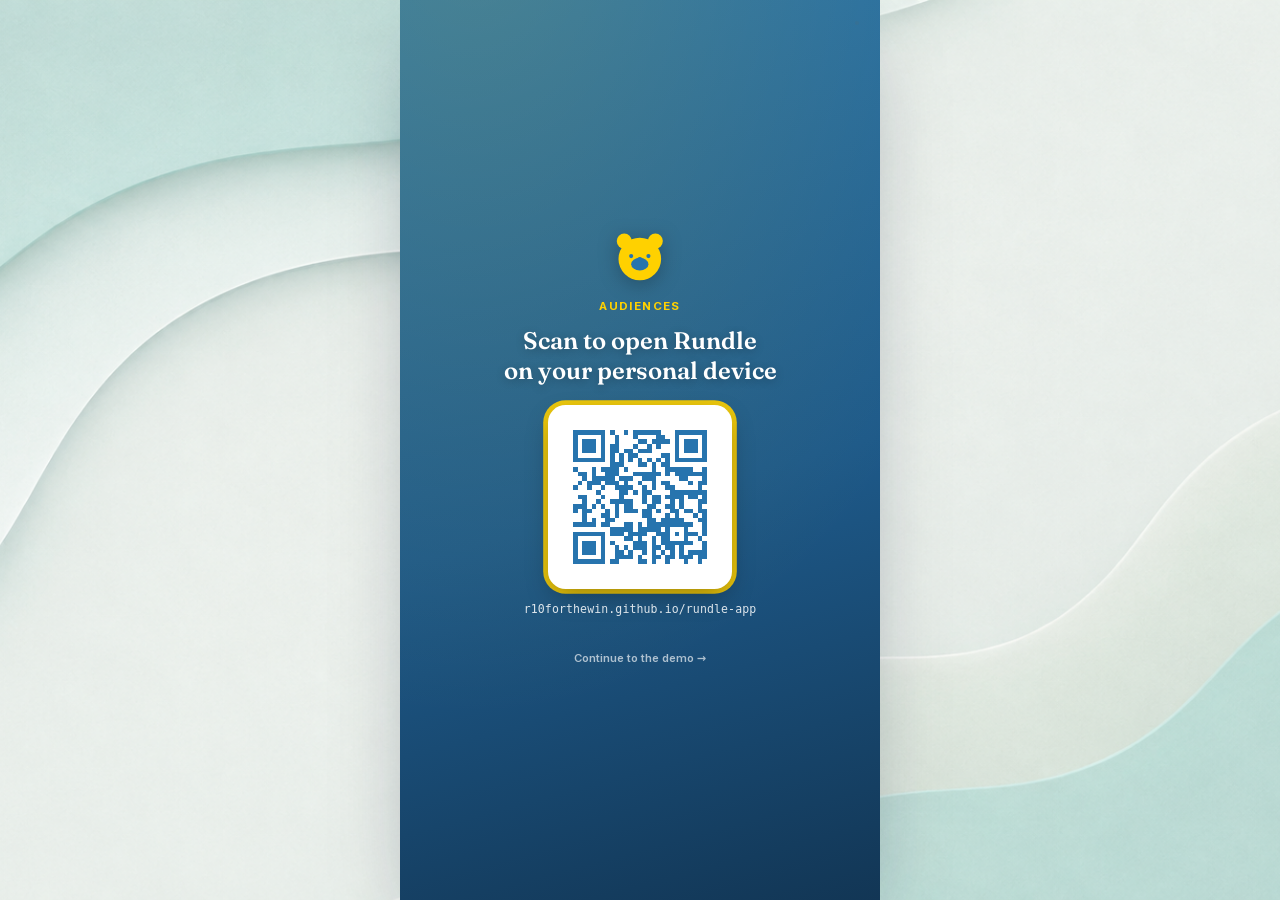
==== index.html @ f24b10fd "Stop auto-scrolling down after the badge fanfare finishes Still resets the screen to the top so the " ====
<!doctype html>
<html lang="en">
<head>
<meta charset="utf-8" />
<meta name="viewport" content="width=device-width, initial-scale=1, viewport-fit=cover" />
<meta http-equiv="Cache-Control" content="no-cache, no-store, must-revalidate" />
<meta http-equiv="Pragma" content="no-cache" />
<meta http-equiv="Expires" content="0" />
<title>Rundle</title>
<link rel="icon" href="assets/img/favicon-32.png?v=2" sizes="32x32" />
<link rel="icon" href="assets/img/favicon-16.png?v=2" sizes="16x16" />
<link rel="apple-touch-icon" href="assets/img/apple-touch-icon.png?v=2" />
<link rel="preconnect" href="https://fonts.googleapis.com" />
<link rel="preconnect" href="https://fonts.gstatic.com" crossorigin />
<link rel="stylesheet" href="https://fonts.googleapis.com/css2?family=Fraunces:ital,opsz,wght@0,9..144,500;0,9..144,600;0,9..144,700;0,9..144,800;1,9..144,600&display=swap" />
<link rel="stylesheet" href="css/app.css?v=114" />
<link rel="preload" as="image" href="assets/img/bg-cover.png?v=2" />
</head>
<body>
<svg width="0" height="0" style="position:absolute">
  <defs>
    <symbol id="i-bell" viewBox="0 0 24 24" fill="none" stroke="currentColor" stroke-width="2" stroke-linecap="round" stroke-linejoin="round"><path d="M18 8a6 6 0 0 0-12 0c0 7-3 9-3 9h18s-3-2-3-9"/><path d="M13.73 21a2 2 0 0 1-3.46 0"/></symbol>
    <symbol id="i-home" viewBox="0 0 24 24" fill="none" stroke="currentColor" stroke-width="2" stroke-linecap="round" stroke-linejoin="round"><path d="M3 9.5 12 3l9 6.5V20a1 1 0 0 1-1 1h-5v-7H9v7H4a1 1 0 0 1-1-1Z"/></symbol>
    <symbol id="i-target" viewBox="0 0 24 24" fill="none" stroke="currentColor" stroke-width="2"><circle cx="12" cy="12" r="9"/><circle cx="12" cy="12" r="5"/><circle cx="12" cy="12" r="1"/></symbol>
    <symbol id="i-match" viewBox="0 0 24 24" fill="none" stroke="currentColor" stroke-width="2" stroke-linecap="round" stroke-linejoin="round"><circle cx="9" cy="12" r="6"/><circle cx="15" cy="12" r="6"/></symbol>
    <symbol id="i-cap" viewBox="0 0 24 24" fill="none" stroke="currentColor" stroke-width="2" stroke-linecap="round" stroke-linejoin="round"><path d="M2 9 12 4l10 5-10 5-10-5Z"/><path d="M6 11.5V17c0 1.1 2.7 3 6 3s6-1.9 6-3v-5.5"/></symbol>
    <symbol id="i-user" viewBox="0 0 24 24" fill="none" stroke="currentColor" stroke-width="2" stroke-linecap="round" stroke-linejoin="round"><circle cx="12" cy="8" r="4"/><path d="M4 21c1.5-4 5-6 8-6s6.5 2 8 6"/></symbol>
    <symbol id="i-bolt" viewBox="0 0 24 24" fill="currentColor"><path d="M13 2 3 14h7l-1 8 11-14h-7l0-6Z"/></symbol>
    <symbol id="i-shield" viewBox="0 0 24 24" fill="none" stroke="currentColor" stroke-width="2" stroke-linecap="round" stroke-linejoin="round"><path d="M12 3 5 6v6c0 4.5 3 7.5 7 9 4-1.5 7-4.5 7-9V6l-7-3Z"/><path d="M9 12l2 2 4-4"/></symbol>
    <symbol id="i-info" viewBox="0 0 24 24" fill="none" stroke="currentColor" stroke-width="2" stroke-linecap="round" stroke-linejoin="round"><circle cx="12" cy="12" r="9"/><path d="M12 11v5.3"/><circle cx="12" cy="8" r="0.6" fill="currentColor" stroke="none"/></symbol>
    <symbol id="i-doc" viewBox="0 0 24 24" fill="none" stroke="currentColor" stroke-width="2" stroke-linecap="round" stroke-linejoin="round"><path d="M7 3h7l5 5v13H7Z"/><path d="M14 3v5h5"/></symbol>
    <symbol id="i-diagnosis" viewBox="0 0 24 24" fill="none" stroke="currentColor" stroke-width="3" stroke-linecap="round"><circle cx="10" cy="10" r="6"/><path d="M14.5 14.5 20 20"/></symbol>
    <symbol id="i-medical" viewBox="0 0 24 24" fill="currentColor"><rect x="9.5" y="3" width="5" height="18" rx="2"/><rect x="3" y="9.5" width="18" height="5" rx="2"/></symbol>
    <symbol id="i-check" viewBox="0 0 24 24" fill="none" stroke="currentColor" stroke-width="3" stroke-linecap="round" stroke-linejoin="round"><path d="M20 6 9 17l-5-5"/></symbol>
    <symbol id="i-chev" viewBox="0 0 24 24" fill="none" stroke="currentColor" stroke-width="2.5" stroke-linecap="round" stroke-linejoin="round"><path d="M9 6l6 6-6 6"/></symbol>
    <symbol id="i-arrow" viewBox="0 0 24 24" fill="none" stroke="currentColor" stroke-width="2.5" stroke-linecap="round" stroke-linejoin="round"><path d="M5 12h14M13 6l6 6-6 6"/></symbol>
    <symbol id="i-external" viewBox="0 0 24 24" fill="none" stroke="currentColor" stroke-width="2" stroke-linecap="round" stroke-linejoin="round"><path d="M18 13v6a2 2 0 0 1-2 2H5a2 2 0 0 1-2-2V8a2 2 0 0 1 2-2h6"/><path d="M15 3h6v6"/><path d="M10 14 21 3"/></symbol>
    <symbol id="i-signal" viewBox="0 0 20 12" fill="currentColor"><rect x="0" y="7" width="3" height="5" rx="0.5"/><rect x="5" y="5" width="3" height="7" rx="0.5"/><rect x="10" y="3" width="3" height="9" rx="0.5"/><rect x="15" y="0" width="3" height="12" rx="0.5"/></symbol>
    <symbol id="i-wifi" viewBox="0 0 24 16" fill="none" stroke="currentColor" stroke-width="2" stroke-linecap="round"><path d="M2 6c5.5-5 14.5-5 20 0"/><path d="M5.5 10c3.5-3 9.5-3 13 0"/><path d="M9 14c1.8-1.5 4.2-1.5 6 0"/></symbol>
    <symbol id="i-battery" viewBox="0 0 26 13" fill="none" stroke="currentColor" stroke-width="1.3"><rect x="0.5" y="0.5" width="21" height="12" rx="2.5"/><rect x="2" y="2" width="18" height="9" rx="1.3" fill="currentColor" stroke="none"/><path d="M23.5 4.5v4" stroke-linecap="round"/></symbol>
  </defs>
</svg>


<div id="app">
<section class="screen" id="screen-qr" data-screen="qr">
    <div class="qr-screen">
      <svg class="qr-bruin-icon" viewBox="0 0 100 100" aria-hidden="true">
        <circle cx="23" cy="21" r="13" fill="#FFD100"/>
        <circle cx="77" cy="21" r="13" fill="#FFD100"/>
        <circle cx="50" cy="52" r="37" fill="#FFD100"/>
        <ellipse cx="50" cy="61" rx="15" ry="11" fill="#2774AE"/>
        <circle cx="50" cy="53" r="4.5" fill="#2774AE"/>
        <circle cx="35" cy="47" r="3.6" fill="#2774AE"/>
        <circle cx="65" cy="47" r="3.6" fill="#2774AE"/>
      </svg>
      <div class="qr-eyebrow">Audiences</div>
      <div class="qr-head">Scan to open Rundle<br />on your personal device</div>
      <div class="qr-card"><img class="qr-code-img" src="assets/img/qr-rundle.svg" alt="QR code linking to the Rundle prototype" /></div>
      <div class="qr-url">r10forthewin.github.io/rundle-app</div>
      <div class="qr-skip" id="qr-skip-cta">Continue to the demo &rarr;</div>
    </div>
</section>

<section class="screen" id="screen-cover" data-screen="cover">
    <div class="cover-screen">
      <div class="cover-brand-row">
        <img class="cover-mark" src="assets/img/rundle-mark.png" alt="" style="width:2.6rem;height:auto;" />
        <div class="cover-word">Rundle</div>
      </div>
      <div class="cover-head">Future of work,<br><span style="color:#F0C878">powered by proven human capability.</span></div>
      <img class="cover-rudy" src="assets/img/rudy-cover.gif?v=5" alt="Rudy, the Rundle mascot, carrying a ladder" onload="this.classList.add('loaded')" />
      <div class="cover-cta" id="cover-cta">Let's Begin!</div>
    </div>
    <div class="cover-foot">Prototype &middot; MGMT 241, Team 8</div>
</section>

<section class="screen" id="screen-picker" data-screen="picker">
    <div class="section-pad" style="padding-top:0.8rem;padding-bottom:0.5rem;">
      <div class="back-btn" style="display:flex;align-items:center;gap:0.3rem;cursor:pointer;margin-bottom:0.4rem;"><svg style="width:1rem;height:1rem;transform:rotate(180deg);color:var(--ink-soft)"><use href="#i-chev"/></svg></div>
      <div class="h-lead" style="font-size:1.1rem;">Choose a demo profile</div>
      <p class="sub-lead">Five worker profiles, ready to explore.</p>
    </div>
    <div class="demo-banner">
      <svg><use href="#i-info"/></svg>
      <div><div class="t">In-class demo</div><div class="d">Synthetic — no real people or employers. Rundle also covers workers with no history, via a simulation practicum.</div></div>
    </div>
    <div class="scroll section-pad" style="padding-top:0.1rem;" id="persona-list">
      <!-- populated by script at end of page -->
    </div>
    <div class="section-pad" style="padding-top:0;">
      <div class="cta pending" id="picker-continue-btn">Continue</div>
    </div>
</section>

<section class="screen" id="screen-connect" data-screen="connect">
    <img src="assets/img/rundle-mark.png" alt="Rundle" style="position:absolute;top:0.9rem;right:1.1rem;width:1.7rem;height:auto;z-index:1;" />
    <div class="section-pad" style="padding-top:0.8rem;">
      <div class="back-btn" style="display:flex;align-items:center;gap:0.3rem;cursor:pointer;margin-bottom:0.4rem;"><svg style="width:1rem;height:1rem;transform:rotate(180deg);color:var(--ink-soft)"><use href="#i-chev"/></svg></div>
      <div class="avatar" id="connect-avatar" style="width:3rem;height:3rem;margin-bottom:0.5rem;"></div>
      <div class="h-lead" style="font-size:1.1rem;">Connect your sources</div>
      <p class="sub-lead" id="connect-sublead">Public sources Rundle uses to benchmark your skills against the role.</p>
    </div>
    <div class="scroll section-pad" style="padding-top:0.3rem;">
      <div class="check-row" data-source="onet"><div class="check-box"><svg><use href="#i-check"/></svg></div><div class="check-logo"><img src="assets/img/logo-onet.png" alt="" /></div><div class="check-body"><div class="check-title">O&middot;NET</div><div class="check-sub">Occupation &amp; skill benchmarks</div></div></div>
      <div class="check-row" data-source="bls"><div class="check-box"><svg><use href="#i-check"/></svg></div><div class="check-logo"><img src="assets/img/logo-bls.jpg" alt="" /></div><div class="check-body"><div class="check-title">Bureau of Labor Statistics</div><div class="check-sub">Wage &amp; employment data</div></div></div>
      <div class="check-row" data-source="aapc"><div class="check-box"><svg><use href="#i-check"/></svg></div><div class="check-logo wide"><img src="assets/img/logo-aapc.svg" alt="" /></div><div class="check-body"><div class="check-title">AAPC</div><div class="check-sub">Certification &amp; training lookup</div></div></div>
      <div class="check-row" data-source="ahima"><div class="check-box"><svg><use href="#i-check"/></svg></div><div class="check-logo wide"><img src="assets/img/logo-ahima.png" alt="" /></div><div class="check-body"><div class="check-title">AHIMA</div><div class="check-sub">Credential verification</div></div></div>
      <div class="cta pending" id="connect-cta">Connect selected sources <svg><use href="#i-arrow"/></svg></div>
    </div>
</section>

<section class="screen" id="screen-credentials" data-screen="credentials">
    <div class="section-pad" style="padding-top:1rem;">
      <div class="back-btn" style="display:flex;align-items:center;gap:0.3rem;cursor:pointer;margin-bottom:0.4rem;"><svg style="width:1rem;height:1rem;transform:rotate(180deg);color:var(--ink-soft)"><use href="#i-chev"/></svg></div>
    </div>
    <div class="matches-empty-note" style="padding:0.3rem 1.1rem 0.7rem;">
      <img src="assets/img/rudy-ladder.webp" alt="Rudy" style="width:9.6rem;height:auto;flex:none;" />
      <div class="matches-empty-bubble"><p>Let&rsquo;s connect your accounts and start moving you back up that ladder!</p></div>
    </div>
    <div class="section-pad login-form">
      <label class="field-label">Login</label>
      <div class="field-input"><span class="typed" id="login-user"></span><span class="caret" id="caret-user"></span></div>
      <label class="field-label">Password</label>
      <div class="field-input"><span class="typed" id="login-pass"></span><span class="caret" id="caret-pass"></span></div>
      <div class="cta" id="login-btn">Log in</div>
      <p class="login-note" id="login-status"></p>
    </div>
</section>

<section class="screen" id="screen-employment" data-screen="employment">
    <div class="section-pad" style="padding-top:0.8rem;padding-bottom:0.3rem;">
      <div style="display:flex;align-items:center;justify-content:space-between;gap:0.6rem;margin-bottom:0.4rem;">
        <div class="back-btn" style="display:flex;align-items:center;gap:0.3rem;cursor:pointer;"><svg style="width:1rem;height:1rem;transform:rotate(180deg);color:var(--ink-soft)"><use href="#i-chev"/></svg></div>
        <div class="dl-inbox" id="employment-inbox">
          <svg viewBox="0 0 32 32" width="16" height="16" aria-hidden="true"><rect x="4" y="22" width="6" height="6" rx="1.4" fill="#C6741E"/><rect x="11.3" y="16" width="6" height="12" rx="1.4" fill="#D8994A"/><rect x="18.6" y="10" width="6" height="18" rx="1.4" fill="#E4B877"/></svg>
          <span id="employment-inbox-count">0/1</span>
        </div>
      </div>
      <div class="h-lead" style="font-size:1.1rem;">Confirm your work history</div>
      <p class="sub-lead">Connect payroll, or enter it yourself.</p>
    </div>
    <div class="chart-review-scroll" id="employment-body" style="padding-top:0.5rem;"></div>
    <div class="choice-row" id="employment-bottom-cta" style="padding-top:0.3rem;">
      <div class="cta pending" id="employment-continue-btn">Continue</div>
    </div>
</section>

<section class="screen" id="screen-download" data-screen="download">
    <div class="section-pad" style="padding-top:0.8rem;">
      <div style="display:flex;align-items:center;justify-content:space-between;gap:0.6rem;">
        <div class="h-lead" style="font-size:1.1rem;">Downloading your data</div>
        <div class="dl-inbox" id="dl-inbox">
          <svg viewBox="0 0 32 32" width="16" height="16" aria-hidden="true"><rect x="4" y="22" width="6" height="6" rx="1.4" fill="#C6741E"/><rect x="11.3" y="16" width="6" height="12" rx="1.4" fill="#D8994A"/><rect x="18.6" y="10" width="6" height="18" rx="1.4" fill="#E4B877"/></svg>
          <span id="dl-count">0/4</span>
        </div>
      </div>
      <p class="sub-lead" id="dl-status">Pulling Renee's records from each source&hellip;</p>
    </div>
    <div class="scroll section-pad" style="padding-top:0.2rem;" id="download-list">
      <!-- populated by script at end of page -->
    </div>
    <div class="section-pad" style="padding-top:0;">
      <div class="cta" id="download-next-btn" style="display:none;">See current verified skills <svg><use href="#i-arrow"/></svg></div>
    </div>
</section>

<section class="screen" id="screen-mapping" data-screen="mapping">
    <div class="map-panel">
<div id="map-dynamic"></div>
    </div>
</section>

<section class="screen" id="screen-home" data-screen="home">
    <div class="app-header">
      <div class="identity" id="home-identity"></div>
      <img class="header-mark" src="assets/img/rundle-mark.png" alt="Rundle" />
    </div>
    <div class="scroll">
      <div class="section-pad" style="padding-top:0.2rem;">
        <div class="h-lead">Your job matches</div>
      </div>
      <div class="section-pad" style="padding-top:0;" id="home-content"></div>
    </div>
    <div class="tabbar">
      <div class="tab active" data-target="home"><svg><use href="#i-home"/></svg>Job Matches</div>
      <div class="tab" data-target="assessment-gateway"><svg><use href="#i-doc"/></svg>Assessment</div>
            <div class="tab" data-target="training"><svg><use href="#i-cap"/></svg>Outside Training</div>
      <div class="tab" data-target="profile"><svg><use href="#i-user"/></svg>Profile</div>
    </div>
</section>

<section class="screen" id="screen-review" data-screen="review">
    <div class="section-pad" style="padding-bottom:0.4rem;">
      <div class="h-lead" style="font-size:1.15rem;">Review</div>
      <p class="sub-lead">Optional, untimed evidence review.</p>
    </div>
    <div class="scroll" id="review-body"></div>
    <div class="tabbar">
      <div class="tab" data-target="home"><svg><use href="#i-home"/></svg>Job Matches</div>
      <div class="tab" data-target="assessment-gateway"><svg><use href="#i-doc"/></svg>Assessment</div>
            <div class="tab" data-target="training"><svg><use href="#i-cap"/></svg>Outside Training</div>
      <div class="tab" data-target="profile"><svg><use href="#i-user"/></svg>Profile</div>
    </div>
</section>

<section class="screen" id="screen-chart-review" data-screen="chart-review">
    <div class="app-header"><div class="back-btn" data-back="review" style="display:flex;align-items:center;gap:0.5rem;cursor:pointer;"><svg style="width:1rem;height:1rem;transform:rotate(180deg);color:var(--ink-soft)"><use href="#i-chev"/></svg><div class="name">Chart review</div></div></div>
    <div id="chart-review-body" style="flex:1;min-height:0;display:flex;flex-direction:column;"></div>
</section>

<section class="screen" id="screen-verified-skills" data-screen="verified-skills">
    <div class="app-header">
      <div style="display:flex;align-items:center;gap:0.6rem;">
        <div class="back-btn" style="display:flex;align-items:center;cursor:pointer;"><svg style="width:1rem;height:1rem;transform:rotate(180deg);color:var(--ink-soft)"><use href="#i-chev"/></svg></div>
        <div class="identity" id="verified-skills-identity"></div>
      </div>
      <img class="header-mark" src="assets/img/rundle-mark.png" alt="Rundle" />
    </div>
    <div class="scroll">
      <div class="section-pad" style="padding-top:0.2rem;padding-bottom:0;">
        <div class="h-lead" id="verified-skills-sub" style="font-size:1.1rem;">Current verified skills and history</div>
      </div>
      <div class="section-pad" style="padding-top:0;" id="verified-skills-content"></div>
    </div>
    <div class="section-pad" style="padding-top:0;">
      <div class="cta" id="verified-skills-continue-btn">Continue</div>
    </div>
</section>

<section class="screen" id="screen-assessment-gateway" data-screen="assessment-gateway">
    <div class="section-pad" style="padding-top:0.8rem;">
      <div class="back-btn" style="display:flex;align-items:center;gap:0.3rem;cursor:pointer;margin-bottom:0.4rem;"><svg style="width:1rem;height:1rem;transform:rotate(180deg);color:var(--ink-soft)"><use href="#i-chev"/></svg></div>
      <div class="gw-eyebrow">Assessment</div>
    </div>
    <div class="matches-empty-note" style="padding:0.3rem 1.1rem 0.7rem;">
      <img src="assets/img/rudy-login.png" alt="Rudy" style="width:4.2rem;height:auto;flex:none;" />
      <div class="matches-empty-bubble"><p>5 modules, about 2.5 hours. Any order, retake anytime.</p></div>
    </div>
    <div class="chart-review-scroll" id="assessment-gateway-body" style="padding-top:0.3rem;"></div>
    <div class="tabbar">
      <div class="tab" data-target="home"><svg><use href="#i-home"/></svg>Job Matches</div>
      <div class="tab active" data-target="assessment-gateway"><svg><use href="#i-doc"/></svg>Assessment</div>
            <div class="tab" data-target="training"><svg><use href="#i-cap"/></svg>Outside Training</div>
      <div class="tab" data-target="profile"><svg><use href="#i-user"/></svg>Profile</div>
    </div>
</section>

<section class="screen" id="screen-module-demo" data-screen="module-demo">
    <div class="app-header">
      <div class="back-btn" data-back="home" style="display:flex;align-items:center;gap:0.5rem;cursor:pointer;"><svg style="width:1rem;height:1rem;transform:rotate(180deg);color:var(--ink-soft)"><use href="#i-chev"/></svg><div class="name" id="module-demo-title">Chart Coding Review</div></div>
      <div class="rec-badge" id="module-demo-rec-badge" style="display:none;"><span class="rec-dot"></span>REC</div>
    </div>
    <div id="module-demo-body" style="flex:1;min-height:0;display:flex;flex-direction:column;"></div>
    <div id="recording-consent-modal" style="display:none;position:absolute;inset:0;z-index:50;align-items:center;justify-content:center;background:rgba(20,20,15,.5);">
      <div style="background:#fff;border-radius:1rem;padding:1.4rem 1.3rem;width:82%;max-width:20rem;box-shadow:0 1rem 2rem rgba(0,0,0,.3);text-align:center;">
        <img src="assets/img/chart-review-illustration.png?v=1" alt="" style="display:block;width:5.5rem;height:auto;margin:0 auto 0.7rem;" />
        <div style="width:2.6rem;height:2.6rem;border-radius:999px;background:#D3352C;display:flex;align-items:center;justify-content:center;margin:0 auto 0.8rem;">
          <svg width="20" height="20" viewBox="0 0 24 24" fill="#fff"><rect x="2" y="6" width="14" height="12" rx="2.5"/><path d="M17.5 10.2 22 7.5v9l-4.5-2.7z"/></svg>
        </div>
        <div style="font-family:'Fraunces';font-weight:600;font-size:1rem;margin-bottom:0.4rem;">Screen recording is on</div>
        <p style="font-size:0.78rem;color:var(--ink-soft);line-height:1.5;margin:0 0 1.1rem;">This assessment session is recorded for quality and integrity review. Recording stops automatically when you leave this module.</p>
        <div class="cta" id="recording-consent-ack" style="margin-top:0;">I understand</div>
      </div>
    </div>
</section>

<section class="screen" id="screen-match-detail" data-screen="match-detail">
    <div class="app-header" id="gapdetail-header"></div>
    <div class="scroll section-pad" style="padding-top:0.3rem;" id="gapdetail-body"></div>
</section>

<section class="screen" id="screen-training" data-screen="training">
    <div class="section-pad" style="padding-bottom:0.4rem;">
      <div class="back-btn" style="display:flex;align-items:center;gap:0.3rem;cursor:pointer;margin-bottom:0.4rem;"><svg style="width:1rem;height:1rem;transform:rotate(180deg);color:var(--ink-soft)"><use href="#i-chev"/></svg></div>
      <div class="h-lead" style="font-size:1.15rem;">Training</div>
      <p class="sub-lead">Credential renewal and skill-gap courses.</p>
    </div>
<div class="scroll section-pad" style="padding-top:0.2rem;" id="training-body"></div>
    <div class="tabbar">
      <div class="tab" data-target="home"><svg><use href="#i-home"/></svg>Job Matches</div>
      <div class="tab" data-target="assessment-gateway"><svg><use href="#i-doc"/></svg>Assessment</div>
            <div class="tab active" data-target="training"><svg><use href="#i-cap"/></svg>Outside Training</div>
      <div class="tab" data-target="profile"><svg><use href="#i-user"/></svg>Profile</div>
    </div>
</section>

<section class="screen" id="screen-profile" data-screen="profile">
    <div class="app-header">
      <div class="identity" id="profile-identity"></div>
    </div>
    <div class="scroll section-pad" style="padding-top:0.2rem;" id="profile-body"></div>
    <div class="tabbar">
      <div class="tab" data-target="home"><svg><use href="#i-home"/></svg>Job Matches</div>
      <div class="tab" data-target="assessment-gateway"><svg><use href="#i-doc"/></svg>Assessment</div>
            <div class="tab" data-target="training"><svg><use href="#i-cap"/></svg>Outside Training</div>
      <div class="tab active" data-target="profile"><svg><use href="#i-user"/></svg>Profile</div>
    </div>
</section>

<section class="screen" id="screen-positions" data-screen="positions">
    <div class="app-header"><div class="back-btn" data-back="home" style="display:flex;align-items:center;gap:0.5rem;cursor:pointer;"><svg style="width:1rem;height:1rem;transform:rotate(180deg);color:var(--ink-soft)"><use href="#i-chev"/></svg><div class="name" id="positions-title">Open Positions</div></div></div>
    <div class="scroll section-pad" style="padding-top:0.3rem;" id="positions-body"></div>
</section>

<div id="demo-tap-zone" style="position:absolute;top:0.5rem;right:0.5rem;width:1.9rem;height:1.9rem;z-index:999;cursor:pointer;"></div>
<div id="demo-jump-menu" style="display:none;"></div>
</div>

<script src="js/data.js?v=44"></script>
<script src="js/render.js?v=97"></script>
<script src="js/app.js?v=61"></script>
</body>
</html>
---- css/app.css ----
@font-face {
    font-family: 'Inter';
    font-style: normal;
    font-weight: 400 700;
    font-display: swap;
    src: url('../assets/fonts/inter-var.woff2') format('woff2');
  }

  :root {
    --page-bg: #FAFAF8;
    --page-surface: #FFFFFF;
    --page-text: #201E1B;
    --page-text-soft: #6B6862;
    --page-line: #E5E2DB;
    --ochre: #C6741E;
    --sienna: #A24E20;
    --amber: #D8994A;
    --wheat: #E4B877;
    --leaf: #7FAE5E;
    --sand: #EBD8B8;

    /* In-app product tokens — light, warm, atmospheric.
       Not theme-responsive: this is Rundle's product surface, not page chrome. */
    --ink: #2A2622;
    --ink-soft: #6B6258;
    --ink-onlight: #2A2622;
    --ink-onlight-soft: #6B6258;
    --bg: #E6EFEA;
    --surface: #FBFCFA;
    --surface-raised: #FBFCFA;
    --line: #DCE6E1;
    --line-onlight: #DCE6E1;
    --good: #2F6B57;
    --good-bg: #E3F0EA;
    --good-onlight: #2F6B57;
    --good-bg-onlight: #E3F0EA;
    --phone-notch: #000000;
    --shadow-color: 226 60% 10%;

    /* Deliberately NOT a brand color — used only for "this is a demo
       artifact, not the product" notices, so they never blend in. */
    --demo-accent: #6D28D9;
    --demo-accent-soft: #EDE6FB;
  }

  @media (prefers-color-scheme: dark) {
    :root:not([data-theme="light"]) {
      --page-bg: #131211;
      --page-surface: #1B1917;
      --page-text: #F1EFEA;
      --page-text-soft: #A7A29A;
      --page-line: #322E28;
    }
  }
  :root[data-theme="dark"] {
    --page-bg: #131211;
    --page-surface: #1B1917;
    --page-text: #F1EFEA;
    --page-text-soft: #A7A29A;
    --page-line: #322E28;
  }

  .card, .persona-card, .metric-box, .field-input, .demo-banner {
    box-shadow: 0 0.2rem 0.5rem rgba(60, 45, 20, 0.08);
  }

  * { box-sizing: border-box; }
  html, body {
    margin: 0;
    padding: 0;
    background: var(--page-bg);
    color: var(--page-text);
    font-family: 'Inter', ui-sans-serif, system-ui, sans-serif;
    overflow-x: hidden;
  }
  body {
    padding: 0 0 5rem;
    background:
      radial-gradient(60rem 30rem at 15% 0%, color-mix(in srgb, var(--ochre) 10%, transparent), transparent 70%),
      radial-gradient(50rem 26rem at 100% 8%, color-mix(in srgb, var(--amber) 9%, transparent), transparent 65%),
      var(--page-bg);
  }
  @media (prefers-color-scheme: dark) {
    :root:not([data-theme="light"]) body {
      background:
        radial-gradient(60rem 30rem at 15% 0%, color-mix(in srgb, var(--ochre) 16%, transparent), transparent 70%),
        radial-gradient(50rem 26rem at 100% 8%, color-mix(in srgb, var(--amber) 12%, transparent), transparent 65%),
        var(--page-bg);
    }
  }
  :root[data-theme="dark"] body {
    background:
      radial-gradient(60rem 30rem at 15% 0%, color-mix(in srgb, var(--ochre) 16%, transparent), transparent 70%),
      radial-gradient(50rem 26rem at 100% 8%, color-mix(in srgb, var(--amber) 12%, transparent), transparent 65%),
      var(--page-bg);
  }
  /* Desktop: the phone frame stays a fixed-width card, but the page around
     it fills with a full-bleed render instead of empty margins. On an
     actual phone the viewport is already narrower than #app's max-width, so
     #app fills the screen edge-to-edge on its own — no separate mobile rule
     needed. */
  @media (min-width: 40rem) {
    /* Every other screen is deliberately light. Landscape vs. portrait
       wasn't the actual bug: background-size:cover computes its zoom
       relative to EACH element's own box, and #app (tall, narrow) has a
       very different aspect ratio than the margin (short, wide) — so even
       the identical image zooms differently in each and still shows a seam.
       background-attachment:fixed anchors the sizing to the viewport
       instead of each element's own box, so #app and body render the exact
       same pixels at the exact same scale — true continuity, not just a
       closer approximation. */
    body { background: url('../assets/img/bg-desktop-light.png') center/cover no-repeat fixed; }
    body:not(.cover-active) #app { background: url('../assets/img/bg-desktop-light.png') center/cover no-repeat fixed; }
    /* Only the cover screen is meant to be one continuous dark-green 16:9
       image behind everything. app.js toggles body.cover-active only while
       the cover screen is showing. Rather than layering a second (portrait)
       cover image inside #app and trying to blend the seam between two
       different crops, just make #app and .cover-screen transparent here so
       body's single landscape image shows through uninterrupted underneath
       the content — there's no seam because there's only one image. */
    body.cover-active { background: url('../assets/img/bg-desktop.png') center/cover no-repeat; }
    body.cover-active #app { background: transparent; box-shadow: none; }
    body.cover-active #screen-cover { background: transparent; }
    body.cover-active .cover-screen { background: transparent; }
  }
  h1, h2, h3, .display {
    font-family: 'Fraunces', ui-sans-serif, system-ui, sans-serif;
    text-wrap: balance;
    margin: 0;
  }
  .mono {
    font-family: ui-monospace, SFMono-Regular, Menlo, Consolas, monospace;
    font-variant-numeric: tabular-nums;
  }

  /* ---------- App shell (fills the real device viewport) ---------- */
  html, body, #app {
    height: 100%;
  }
  #app {
    position: fixed;
    top: 0; bottom: 0; left: 50%;
    transform: translateX(-50%);
    width: 100%;
    max-width: 30rem;
    background: url('../assets/img/bg-light.jpg?v=2') center/cover no-repeat, var(--bg);
    color: var(--ink);
    display: flex;
    flex-direction: column;
    overflow: hidden;
    box-shadow: 0 2rem 5rem -1.5rem hsl(var(--shadow-color) / 0.35);
  }
  .screen {
    display: none;
    flex-direction: column;
    flex: 1;
    min-height: 0;
    position: relative;
    overflow: hidden;
    background: rgba(230, 239, 234, 0.75);
    color: var(--ink);
  }
  .screen.active { display: flex; }
  .statusbar {
    display: flex;
    align-items: center;
    justify-content: space-between;
    padding: 0.55rem 1.15rem 0.15rem;
    font-size: 0.72rem;
    font-weight: 600;
    color: var(--ink);
    flex: none;
  }
  .statusbar .icons { display: flex; align-items: center; gap: 0.28rem; }
  .screen-body {
    flex: 1;
    overflow: hidden;
    display: flex;
    flex-direction: column;
    min-height: 0;
  }
  .scroll { overflow-y: auto; flex: 1; -webkit-overflow-scrolling: touch; }
  .scroll::-webkit-scrollbar { width: 0; }

  /* ---------- Tab bar ---------- */
  .tabbar {
    flex: none;
    display: flex;
    border-top: 1px solid rgba(60,45,20,0.1);
    background: rgba(240,247,244,0.75);
    backdrop-filter: blur(14px);
    padding: 0.5rem 0.4rem 0.7rem;
  }
  .tab {
    flex: 1;
    display: flex;
    flex-direction: column;
    align-items: center;
    gap: 0.2rem;
    font-size: 0.62rem;
    font-weight: 600;
    color: var(--ink-soft);
  }
  .tab.active { color: var(--ochre); }
  .tab svg { width: 1.15rem; height: 1.15rem; }
  .tab { cursor: pointer; }

  /* ---------- Interactive affordances (real app, not gallery) ---------- */
  .cover-cta, .persona-card, .cta, .map-match-btn,
  .link-row, .match-positions-link, .match-card,
  .toggle-row .switch, .check-row { cursor: pointer; }

  /* ---------- Shared content bits ---------- */
  .app-header {
    display: flex;
    align-items: center;
    justify-content: space-between;
    padding: 0.7rem 1.1rem 0.5rem;
    flex: none;
  }
  .identity { display: flex; align-items: center; gap: 0.55rem; }
  .rec-badge {
    display: flex; align-items: center; gap: 0.32rem; flex: none;
    font-size: 0.64rem; font-weight: 700; letter-spacing: 0.03em;
    color: #D3352C; background: rgba(211,53,44,0.1);
    padding: 0.25rem 0.55rem; border-radius: 999px;
  }
  .rec-dot { width: 0.42rem; height: 0.42rem; border-radius: 999px; background: #D3352C; animation: recPulse 1.4s ease-in-out infinite; }
  @keyframes recPulse { 0%, 100% { opacity: 1; } 50% { opacity: 0.25; } }
  .avatar {
    width: 2.1rem; height: 2.1rem; border-radius: 999px;
    background: var(--amber);
    color: #fff; display: flex; align-items: center; justify-content: center;
    font-family: 'Fraunces'; font-weight: 600; font-size: 0.75rem; flex: none;
    overflow: hidden;
  }
  .avatar svg, .avatar img { width: 100%; height: 100%; display: block; object-fit: cover; }
  .legend-note { font-size: 0.66rem; color: var(--ink-soft); margin-top: 0.35rem; line-height: 1.4; }
  .identity .name { font-weight: 600; font-size: 0.85rem; line-height: 1.15; }
  .identity .role { color: var(--ink-soft); font-size: 0.72rem; }
  .bell {
    width: 1.9rem; height: 1.9rem; border-radius: 999px;
    display: flex; align-items: center; justify-content: center;
    background: rgba(42,38,34,0.05); border: 1px solid rgba(42,38,34,0.12);
    position: relative; flex: none;
  }
  .bell svg { width: 0.95rem; height: 0.95rem; color: var(--ink-soft); }
  .header-mark { width: 1.7rem; height: auto; flex: none; }
  .bell .dot { position: absolute; top: 0.28rem; right: 0.32rem; width: 0.38rem; height: 0.38rem; background: var(--ochre); border-radius: 999px; }

  .section-pad { padding: 0.9rem 1.1rem; }
  .h-lead { font-family: 'Fraunces'; font-size: 1.28rem; line-height: 1.15; font-weight: 600; }
  .sub-lead { color: var(--ink-soft); font-size: 0.78rem; margin-top: 0.3rem; }

  .card {
    background: var(--surface-raised);
    border: 1px solid var(--line);
    border-radius: 1rem;
    padding: 0.85rem 0.9rem;
  }
  .card + .card { margin-top: 0.7rem; }
  .card-title-row {
    display: flex; align-items: center; justify-content: space-between;
    margin-bottom: 0.5rem;
  }
  .card-title { font-family: 'Fraunces'; font-weight: 600; font-size: 0.85rem; }
  .count-chip {
    font-size: 0.68rem; font-weight: 600; color: var(--ink-soft);
    background: color-mix(in srgb, var(--ink-onlight) 6%, #fff); border-radius: 999px; padding: 0.15rem 0.5rem;
  }

  .skill-row {
    display: flex; align-items: center; gap: 0.6rem;
    padding: 0.55rem 0; border-bottom: 1px solid var(--line);
  }
  .reveal-row { opacity: 0; animation: revealRow 0.5s cubic-bezier(.22,.8,.32,1) forwards; }
  .record-banner.reveal-banner { opacity: 0; animation: revealBanner 0.6s cubic-bezier(.3,1.4,.5,1) forwards; }
  @keyframes revealRow {
    from { opacity: 0; transform: translateY(0.6rem); }
    to { opacity: 1; transform: translateY(0); }
  }
  @keyframes revealBanner {
    from { opacity: 0; transform: translateY(0.6rem) scale(0.97); }
    to { opacity: 1; transform: translateY(0) scale(1); }
  }
  .skill-row:last-of-type { border-bottom: none; }
  .skill-row > div:nth-child(2) { flex: 1; min-width: 0; }
  .skill-icon {
    width: 2.1rem; height: 2.1rem; border-radius: 0.6rem; flex: none;
    display: flex; align-items: center; justify-content: center;
    position: relative;
  }
  .skill-icon svg { width: 1rem; height: 1rem; }
  .skill-icon {
    box-shadow: 0 0.15rem 0.3rem rgba(0,0,0,.22), inset 0 1px 0 rgba(255,255,255,.22), inset 0 -2px 3px rgba(0,0,0,.12);
  }
  .skill-icon.a { background: linear-gradient(155deg, #DB8940, var(--ochre) 55%, var(--sienna)); color: #fff; }
  .skill-icon.b { background: linear-gradient(155deg, #5FA38C, var(--good) 55%, #1F4A3C); color: #fff; }
  .skill-icon.c { background: linear-gradient(155deg, #E5AC5C, var(--amber) 55%, #B87730); color: #fff; }
  .skill-icon.d { background: linear-gradient(155deg, #8A8074, var(--ink-onlight-soft) 55%, #4A4238); color: #fff; }
  .skill-name { font-size: 0.8rem; font-weight: 600; line-height: 1.2; }
  .skill-evidence { font-size: 0.68rem; color: var(--ink-soft); margin-top: 0.1rem; }
  .skill-badges { margin-left: auto; display: flex; flex-direction: column; align-items: stretch; gap: 0.3rem; flex: none; }
  .skill-badges .tier, .skill-badges .trust { width: 7.6rem; text-align: center; }
  .tier {
    font-size: 0.65rem; font-weight: 700;
    padding: 0.22rem 0.5rem; border-radius: 999px; flex: none; white-space: nowrap;
  }
  .tier.expert { background: linear-gradient(155deg, #5FA38C, #2F6B57); color: #fff; }
  .tier.advanced { background: color-mix(in srgb, var(--amber) 68%, var(--surface-raised)); color: var(--ink); }
  .tier.developing { background: var(--line); color: var(--ink-soft); }
  .trust {
    font-size: 0.58rem; font-weight: 600; padding: 0.16rem 0.45rem; border-radius: 999px;
    flex: none; white-space: nowrap;
  }
  .skill-list-head { display: flex; align-items: center; gap: 0.6rem; padding: 0 0 0.4rem; }
  .skill-list-head-spacer { width: 2.1rem; flex: none; }
  .skill-list-head-name { flex: 1; min-width: 0; }
  .skill-list-head-badges { display: flex; flex-direction: column; gap: 0.3rem; flex: none; }
  .skill-list-head-badges span {
    width: 7.6rem; text-align: center; font-size: 0.56rem; font-weight: 700;
    text-transform: uppercase; letter-spacing: 0.04em; color: var(--ink-soft);
  }
  .trust.credential { background: color-mix(in srgb, var(--ochre) 16%, var(--surface-raised)); color: var(--sienna); }
  .trust.employer { background: var(--good-bg); color: var(--good); }
  .trust.documented { background: color-mix(in srgb, var(--amber) 22%, var(--surface-raised)); color: #8A5A1E; }
  .trust.simulated { background: color-mix(in srgb, var(--leaf) 22%, var(--surface-raised)); color: #3E6B2A; }

  .link-row {
    display: flex; align-items: center; justify-content: space-between;
    color: var(--sienna); font-size: 0.76rem; font-weight: 600;
    padding-top: 0.6rem;
  }
  .link-row svg { width: 0.85rem; height: 0.85rem; }

  .record-banner {
    background: linear-gradient(135deg, #1F4A3C, var(--good) 70%);
    color: #fff; border-radius: 1rem; padding: 0.95rem 1rem; margin-top: 0.7rem;
    position: relative; overflow: hidden;
  }
  .record-eyebrow { font-size: 0.65rem; font-weight: 700; letter-spacing: 0.07em; opacity: 0.85; position: relative; z-index: 1; }
  .record-title { font-family: 'Fraunces'; font-weight: 600; font-size: 1.05rem; margin-top: 0.2rem; position: relative; z-index: 1; max-width: 68%; }
  .record-sub { font-size: 0.72rem; opacity: 0.9; margin-top: 0.2rem; line-height: 1.4; position: relative; z-index: 1; max-width: 70%; }
  .record-motif {
    position: absolute; right: -1.4rem; bottom: -1.6rem; width: 7.5rem; height: 7.5rem;
    opacity: 0.9; transform: rotate(-6deg); pointer-events: none;
  }
  .rungs-mini { position: absolute; right: 0.8rem; bottom: 0.7rem; display: flex; align-items: flex-end; gap: 0.18rem; opacity: 0.9; }
  .rungs-mini span { display: block; width: 0.5rem; border-radius: 3px; background: rgba(255,255,255,0.85); }

  .ready-card-highlight {
    border: 1.5px solid color-mix(in srgb, var(--ochre) 45%, transparent);
    background: linear-gradient(155deg, var(--surface-raised), color-mix(in srgb, var(--ochre) 7%, var(--surface-raised)));
    box-shadow: 0 0.4rem 1rem rgba(162,78,32,.14);
  }
  .ready-row {
    display: flex; align-items: center; gap: 0.55rem; padding: 0.6rem 0;
  }
  .ready-icon {
    width: 2.3rem; height: 2.3rem; border-radius: 0.6rem; flex: none;
    display: flex; align-items: center; justify-content: center;
    background: linear-gradient(155deg, #DB8940, var(--ochre) 65%, var(--sienna)); color: #fff;
    box-shadow: 0 0.15rem 0.3rem rgba(0,0,0,.22), inset 0 1px 0 rgba(255,255,255,.22);
  }
  .ready-icon svg { width: 1.1rem; height: 1.1rem; }
  .ready-title { font-family: 'Fraunces'; font-size: 0.88rem; font-weight: 600; }
  .ready-fit { font-size: 0.66rem; color: var(--ink-soft); }
  .ready-bar-track {
    height: 0.3rem; border-radius: 999px; margin-top: 0.35rem; width: 100%; position: relative;
    background: linear-gradient(90deg, var(--wheat), var(--amber) 42%, var(--leaf) 72%, var(--good) 100%);
    overflow: hidden;
  }
  .ready-bar-fill {
    height: 100%; border-radius: 999px; position: absolute; top: 0; right: 0; width: 100%;
    background: color-mix(in srgb, var(--ink) 8%, #fff);
    animation: readyBarGrow 0.7s cubic-bezier(.22,.8,.32,1) forwards;
  }
  @keyframes readyBarGrow { from { width: 100%; } to { width: calc(100% - var(--fit-pct)); } }
  @media (prefers-reduced-motion: reduce) {
    .ready-bar-fill { animation: none; width: calc(100% - var(--fit-pct)); }
  }

  .cta {
    display: flex; align-items: center; justify-content: center; gap: 0.4rem;
    background: linear-gradient(135deg, #5FA38C, var(--good));
    color: #fff; font-weight: 600; font-size: 0.85rem;
    padding: 0.7rem; border-radius: 0.8rem; margin-top: 0.85rem;
    transition: background 0.6s ease, color 0.5s ease;
  }
  .cta svg { width: 0.95rem; height: 0.95rem; }
  .cta.pending {
    background: linear-gradient(135deg, var(--amber), var(--ochre));
    color: rgba(255,255,255,0.55);
  }

  /* Matches list */
  .match-card {
    display: flex; gap: 0.7rem; align-items: flex-start;
    opacity: 0; transform: translateY(0.6rem);
    transition: opacity 0.45s cubic-bezier(.22,.8,.32,1), transform 0.45s cubic-bezier(.22,.8,.32,1);
  }
  .match-card.revealed { opacity: 1; transform: translateY(0); }
  @media (prefers-reduced-motion: reduce) {
    .match-card { transition: none; }
  }
  .match-scores { display: flex; flex-direction: column; align-items: center; gap: 0.35rem; flex: none; }
  .transfer-badge {
    display: flex; flex-direction: column; align-items: center; line-height: 1;
    width: 2.6rem; padding: 0.2rem 0 0.3rem; border-radius: 0.6rem;
    background: color-mix(in srgb, var(--amber) 16%, var(--surface-raised));
    border: 1px solid color-mix(in srgb, var(--amber) 40%, transparent);
  }
  .transfer-badge span { font-family: 'Fraunces'; font-weight: 700; font-size: 0.62rem; color: #8A5A1E; }
  .transfer-badge em {
    font-style: normal; font-size: 0.44rem; font-weight: 700; letter-spacing: 0.03em;
    text-transform: uppercase; color: #8A5A1E; opacity: 0.75; margin-top: 0.12rem;
  }
  .match-card-top {
    border: 1.5px solid color-mix(in srgb, var(--good) 45%, transparent);
    background: linear-gradient(155deg, var(--surface-raised), color-mix(in srgb, var(--good) 6%, var(--surface-raised)));
    box-shadow: 0 0.4rem 1rem rgba(47,107,87,.14);
  }
  .matches-empty-note {
    display: flex; flex-direction: row; align-items: center; justify-content: center;
    gap: 0.7rem; padding: 1.3rem 1.2rem 0.8rem;
  }
  .matches-empty-avatar {
    width: 3.4rem; height: 5.3rem; flex: none; object-fit: contain;
  }
  .home-hero-note { padding: 0.3rem 0.1rem 1.1rem; justify-content: flex-start; }
  .home-hero-avatar { width: 5.2rem; height: auto; flex: none; }
  .matches-empty-bubble {
    position: relative; text-align: left; max-width: 12.5rem;
    background: var(--surface-raised); border: 1px solid var(--line);
    border-radius: 0.9rem; padding: 0.55rem 0.75rem;
  }
  .matches-empty-bubble::before {
    content: ''; position: absolute; left: -0.42rem; top: 50%; margin-top: -0.4rem;
    border-width: 0.4rem 0.5rem 0.4rem 0; border-style: solid;
    border-color: transparent var(--surface-raised) transparent transparent;
  }
  .matches-empty-bubble p { font-size: 0.72rem; color: var(--ink-soft); line-height: 1.45; margin: 0; }
  @property --fit {
    syntax: '<number>';
    inherits: true;
    initial-value: 0;
  }
  .fit-ring {
    width: 2.6rem; height: 2.6rem; border-radius: 999px; flex: none;
    display: flex; align-items: center; justify-content: center;
    font-family: 'Fraunces'; font-weight: 700; font-size: 0.68rem; color: #fff;
    background:
      conic-gradient(transparent calc(var(--fit) * 1%), var(--line) 0),
      conic-gradient(var(--wheat), var(--amber) 42%, var(--leaf) 72%, var(--good) 100%);
    transition: --fit 1.1s cubic-bezier(.22,.8,.32,1);
    position: relative;
  }
  .fit-ring::after {
    content: ''; position: absolute; inset: 3px; border-radius: 999px; background: var(--surface-raised);
  }
  .fit-ring span { position: relative; z-index: 1; color: var(--ink); }
  .match-body { flex: 1; min-width: 0; }
  .match-card-arrow { width: 0.8rem; height: 0.8rem; flex: none; align-self: center; color: var(--ink-soft); opacity: 0.6; }
  .match-title { font-family: 'Fraunces'; font-weight: 600; font-size: 0.82rem; }
  .match-meta { font-size: 0.68rem; color: var(--ink-soft); margin-top: 0.15rem; }
  .match-meta.good { color: var(--good); font-weight: 600; }
  .match-wage { font-size: 0.72rem; font-weight: 700; color: var(--sienna); margin-top: 0.25rem; }
  .match-credential { font-size: 0.68rem; color: var(--ink-soft); margin-top: 0.2rem; }
  .match-closes {
    display: inline-block; font-size: 0.65rem; font-weight: 600; color: var(--good);
    background: var(--good-bg); border-radius: 0.5rem; padding: 0.28rem 0.5rem; margin-top: 0.4rem;
  }
  .match-positions-link {
    display: flex; align-items: center; gap: 0.25rem;
    font-size: 0.68rem; font-weight: 700; color: var(--good); margin-top: 0.4rem;
  }
  .match-positions-link svg { width: 0.7rem; height: 0.7rem; }

  .divider-label {
    font-size: 0.65rem; font-weight: 700; letter-spacing: 0.06em; text-transform: uppercase;
    color: var(--ink-soft); margin: 1rem 0 0.4rem;
  }

  /* Gap / training */
  .gap-item { display: flex; align-items: flex-start; gap: 0.5rem; padding: 0.4rem 0; }
  .gap-item svg { width: 0.85rem; height: 0.85rem; margin-top: 0.15rem; flex: none; }
  .gap-item.have svg { color: var(--good); }
  .gap-item.need svg { color: var(--amber); }
  .gap-item .t { font-size: 0.78rem; font-weight: 600; }
  .gap-item .d { font-size: 0.68rem; color: var(--ink-soft); }

  .provider-card {
    display: flex; justify-content: space-between; align-items: center; gap: 0.5rem;
  }
  .provider-name { font-size: 0.78rem; font-weight: 600; }
  .provider-org { font-size: 0.68rem; color: var(--ink-soft); }
  .org-badge {
    display: inline-flex; align-items: center; gap: 0.28rem;
    font-size: 0.66rem; font-weight: 700; color: #0F6E8C; margin-top: 0.15rem;
  }
  .org-badge svg { width: 0.55rem; height: 0.55rem; }
  .org-mark {
    display: inline-flex; align-items: center; justify-content: center;
    width: 1.05rem; height: 1.05rem; border-radius: 0.3rem;
    background: linear-gradient(135deg, #12879F, #0F6E8C);
    color: #fff; font-family: 'Fraunces'; font-weight: 700; font-size: 0.5rem;
  }
  .badge-fund {
    font-size: 0.62rem; font-weight: 700; color: var(--sienna);
    background: color-mix(in srgb, var(--ochre) 14%, transparent);
    padding: 0.15rem 0.45rem; border-radius: 999px; white-space: nowrap;
  }

  /* Training: outside-institution links */
  .inst-intro { font-size: 0.68rem; color: var(--ink-soft); line-height: 1.45; margin: 0 0 0.5rem; }
  .inst-row {
    display: flex; align-items: center; gap: 0.7rem; padding: 0.7rem 0;
    border-bottom: 1px solid var(--line); text-decoration: none; color: inherit;
  }
  .inst-row:last-of-type { border-bottom: none; }
  .inst-mark {
    width: 2.2rem; height: 2.2rem; border-radius: 0.5rem; flex: none;
    display: flex; align-items: center; justify-content: center;
    color: #fff; font-family: 'Fraunces'; font-weight: 700; font-size: 0.56rem; letter-spacing: 0.01em;
    box-shadow: 0 0.1rem 0.2rem rgba(0,0,0,.15);
  }
  .inst-mark-img { background: #fff; border: 1px solid var(--line); padding: 0.3rem; box-shadow: none; }
  .inst-mark-img img { width: 100%; height: 100%; object-fit: contain; display: block; }
  .inst-body { flex: 1; min-width: 0; }
  .inst-name { font-size: 0.78rem; font-weight: 700; }
  .inst-name-row { display: flex; align-items: center; gap: 0.4rem; flex-wrap: wrap; }
  .inst-rec-tag {
    font-size: 0.56rem; font-weight: 700; text-transform: uppercase; letter-spacing: 0.03em;
    color: var(--sienna); background: color-mix(in srgb, var(--ochre) 18%, transparent);
    padding: 0.08rem 0.4rem; border-radius: 999px;
  }
  .inst-row-featured {
    margin: 0 -0.9rem; padding: 0.7rem 0.9rem;
    background: color-mix(in srgb, var(--ochre) 7%, transparent);
    border-bottom: 1px solid var(--line);
  }
  .inst-fund { color: var(--sienna); font-weight: 700; }
  .inst-desc { font-size: 0.68rem; color: var(--ink-soft); margin-top: 0.1rem; line-height: 1.4; }
  .inst-ext {
    display: flex; align-items: center; gap: 0.25rem; font-size: 0.62rem; font-weight: 600;
    color: var(--sienna); margin-top: 0.3rem;
  }
  .inst-ext svg { width: 0.62rem; height: 0.62rem; flex: none; }

  /* Simulation screen */
  .metric-grid { display: grid; grid-template-columns: 1fr 1fr; gap: 0.6rem; }
  .metric-box { background: var(--bg); border-radius: 0.7rem; padding: 0.55rem 0.65rem; }
  .metric-label { font-size: 0.62rem; color: var(--ink-soft); font-weight: 600; text-transform: uppercase; letter-spacing: 0.03em; }
  .metric-value { font-family: 'Fraunces'; font-size: 1.15rem; font-weight: 600; margin-top: 0.15rem; }
  .bar-row { margin: 0.45rem 0; }
  .bar-row .bar-label { display: flex; justify-content: space-between; font-size: 0.72rem; margin-bottom: 0.25rem; }
  .bar-track {
    height: 0.4rem; border-radius: 999px; overflow: hidden; position: relative;
    background: linear-gradient(90deg, var(--wheat), var(--amber) 42%, var(--leaf) 72%, var(--good) 100%);
  }
  .bar-fill {
    height: 100%; border-radius: 999px; position: absolute; top: 0; right: 0;
    background: color-mix(in srgb, var(--ink-onlight) 6%, #fff);
  }
  .verify-box {
    display: flex; gap: 0.5rem; align-items: flex-start;
    background: var(--good-bg); border-radius: 0.7rem; padding: 0.6rem 0.7rem; margin-top: 0.7rem;
  }
  .verify-box svg { width: 1rem; height: 1rem; color: var(--good); flex: none; margin-top: 0.1rem; }
  .verify-box .t { font-size: 0.72rem; font-weight: 600; color: var(--good); }
  .verify-box .d { font-size: 0.66rem; color: var(--ink-soft); margin-top: 0.1rem; line-height: 1.4; }

  /* Transcript / profile */
  .cred-row { display: flex; justify-content: space-between; align-items: center; }

  /* Open positions */
  .job-card { display: flex; align-items: flex-start; gap: 0.6rem; }
  .job-logo {
    width: 2.4rem; height: 2.4rem; border-radius: 0.55rem; flex: none;
    display: flex; align-items: center; justify-content: center;
    color: #fff; font-family: 'Fraunces'; font-weight: 700; font-size: 0.75rem;
    box-shadow: inset 0 1px 0 rgba(255,255,255,.15);
  }
  .job-logo.img {
    background: #fff; box-shadow: 0 0 0 1px var(--line); padding: 0.3rem;
  }
  .job-logo.img img { width: 100%; height: 100%; object-fit: contain; display: block; }
  .job-info { flex: 1; min-width: 0; }
  .job-role { font-family: 'Fraunces'; font-size: 0.8rem; font-weight: 700; }
  .job-company { font-size: 0.74rem; color: var(--ink-soft); margin-top: 0.05rem; }
  .job-meta { font-size: 0.68rem; color: var(--ink-soft); margin-top: 0.3rem; }
  .job-posted { font-size: 0.62rem; color: var(--ink-soft); opacity: 0.8; margin-top: 0.1rem; }
  .job-apply {
    flex: none; align-self: center; font-size: 0.68rem; font-weight: 700;
    color: var(--sienna); border: 1.5px solid color-mix(in srgb, var(--ochre) 45%, transparent);
    border-radius: 999px; padding: 0.3rem 0.65rem;
  }
  .cred-id { font-size: 0.68rem; color: var(--ink-soft); margin-top: 0.1rem; }
  .status-ok {
    display: inline-flex; align-items: center; gap: 0.25rem;
    font-size: 0.68rem; font-weight: 700; color: var(--good);
  }
  .status-ok svg { width: 0.75rem; height: 0.75rem; }
  .timeline { position: relative; padding-left: 1rem; }
  .timeline::before {
    content: ''; position: absolute; left: 0.22rem; top: 0.3rem; bottom: 0.3rem; width: 1px; background: var(--line);
  }
  .tl-item { position: relative; padding-bottom: 0.75rem; }
  .tl-item::before {
    content: ''; position: absolute; left: -1rem; top: 0.2rem; width: 0.45rem; height: 0.45rem;
    border-radius: 999px; background: var(--ochre);
  }
  .tl-date { font-size: 0.64rem; color: var(--ink-soft); font-weight: 600; }
  .tl-title { font-size: 0.78rem; font-weight: 600; margin-top: 0.05rem; }
  .tl-sub { font-size: 0.68rem; color: var(--ink-soft); }

  .toggle-row { display: flex; align-items: center; justify-content: space-between; padding: 0.5rem 0; }
  .toggle-row .t { font-size: 0.78rem; font-weight: 600; }
  .toggle-row .d { font-size: 0.65rem; color: var(--ink-soft); }
  .switch { width: 2rem; height: 1.15rem; border-radius: 999px; flex: none; position: relative; }
  .switch.on { background: var(--ochre); }
  .switch.off { background: var(--line); }
  .switch::after { content: ''; position: absolute; top: 0.15rem; width: 0.85rem; height: 0.85rem; border-radius: 999px; background: #fff; }
  .switch.on::after { right: 0.15rem; }
  .switch.off::after { left: 0.15rem; }

  /* Cover screen */
  .cover-screen {
    flex: 1; position: relative; display: flex; flex-direction: column; align-items: center; justify-content: center;
    text-align: center; padding: 2rem 1.6rem; gap: 1.1rem;
    background: url('../assets/img/bg-cover.png?v=2') center/cover no-repeat, var(--bg);
  }
  .cover-mark { width: 2.5rem; height: 2.5rem; position: relative; z-index: 1; }
  .cover-rudy {
    width: 13.5rem; height: auto; position: relative; z-index: 1;
    opacity: 0; transition: opacity 0.4s ease;
  }
  .cover-rudy.loaded { opacity: 1; }
  .cover-brand-row { display: flex; align-items: center; gap: 0.5rem; }
  .figure-motif { position: absolute; pointer-events: none; }
  .map-fanfare, .matches-fanfare-overlay {
    position: absolute; inset: 0; z-index: 10;
    display: flex; align-items: center; justify-content: center;
    background: var(--bg);
    background-image:
      radial-gradient(65% 55% at 50% 40%, rgba(255,255,255,0.5), transparent),
      url('../assets/img/bg-light.jpg?v=2');
    background-size: cover; background-position: center;
    opacity: 0; pointer-events: none;
    transition: opacity 0.35s ease;
  }
  .map-fanfare.show, .matches-fanfare-overlay.show { opacity: 1; }
  .map-fanfare img, .matches-fanfare-overlay img {
    width: auto; height: 60%; max-width: 90%; max-height: 16.5rem;
    image-rendering: -webkit-optimize-contrast;
    filter: drop-shadow(0 1rem 2rem rgba(42,38,34,.3));
    transform: scale(0.85); transition: transform 0.45s cubic-bezier(.34,1.56,.64,1);
  }
  .map-fanfare.show img, .matches-fanfare-overlay.show img { transform: scale(1); }
  .map-figure { right: -1rem; bottom: -0.6rem; width: 6rem; height: 10.5rem; opacity: 0.1; }
  .cover-word { font-family: 'Fraunces'; font-weight: 700; font-size: 2.1rem; letter-spacing: 0.01em; color: #fff; text-shadow: 0 0.12rem 0.5rem rgba(20,30,22,0.4); }
  .cover-head { font-family: 'Fraunces'; font-weight: 600; font-size: 1.55rem; line-height: 1.2; margin-top: 0.4rem; color: #fff; text-shadow: 0 0.12rem 0.5rem rgba(20,30,22,0.4); }
  .cover-sub { color: var(--ink-soft); font-size: 0.85rem; line-height: 1.5; max-width: 15rem; }
  .cover-cta {
    margin-top: 0.6rem; width: 100%;
    background: linear-gradient(135deg, var(--ochre), var(--sienna));
    box-shadow: 0 0.4rem 1rem rgba(162,78,32,.35);
    color: #fff; font-weight: 600; font-size: 0.9rem; padding: 0.8rem; border-radius: 0.9rem;
  }
  .cover-foot { position: absolute; bottom: 1.2rem; left: 0; right: 0; text-align: center; font-size: 0.62rem; color: var(--ink-soft); }

  /* ---------- Pre-cover "audience QR" slide -- UCLA blue/gold, shown
     to a presenter's audience before the app demo itself starts ---------- */
  .qr-screen {
    flex: 1; position: relative; display: flex; flex-direction: column; align-items: center; justify-content: center;
    text-align: center; padding: 2rem 1.6rem; gap: 0.8rem;
    background:
      radial-gradient(120% 90% at 15% -10%, rgba(255,209,0,0.16), transparent),
      linear-gradient(165deg, #2774AE 0%, #1E5A8A 55%, #123655 100%);
  }
  .qr-bruin-icon { width: 3.6rem; height: 3.6rem; flex: none; filter: drop-shadow(0 0.3rem 0.6rem rgba(0,0,0,0.25)); }
  .qr-eyebrow {
    font-size: 0.72rem; font-weight: 800; text-transform: uppercase; letter-spacing: 0.12em;
    color: #FFD100;
  }
  .qr-head {
    font-family: 'Fraunces'; font-weight: 600; font-size: 1.5rem; line-height: 1.25;
    color: #fff; text-shadow: 0 0.12rem 0.5rem rgba(0,0,0,0.25);
  }
  .qr-card {
    margin-top: 0.4rem; background: #fff; border-radius: 1.1rem; padding: 1rem;
    box-shadow: 0 0.6rem 1.6rem -0.3rem rgba(0,0,0,0.35), 0 0 0 0.3rem rgba(255,209,0,0.9);
  }
  .qr-code-img { display: block; width: 9.5rem; height: 9.5rem; }
  .qr-url {
    font-family: ui-monospace, Menlo, monospace; font-size: 0.72rem; letter-spacing: 0.01em;
    color: rgba(255,255,255,0.85);
  }
  .qr-skip {
    margin-top: 1rem; font-size: 0.7rem; font-weight: 600; color: rgba(255,255,255,0.65);
    cursor: pointer; padding: 0.4rem 0.7rem; border-radius: 999px; transition: color 0.2s ease, background 0.2s ease;
  }
  .qr-skip:hover, .qr-skip:active { color: #fff; background: rgba(255,255,255,0.12); }

  /* Persona picker */
  .persona-card {
    display: flex; align-items: center; gap: 0.65rem;
    background: var(--surface-raised);
    border: 1.5px solid var(--line); border-radius: 0.85rem; padding: 0.65rem 0.75rem; margin-bottom: 0.55rem;
    box-shadow: 0 0.25rem 0.6rem rgba(0,0,0,.28);
    transition: border-color 0.15s ease, background 0.15s ease, box-shadow 0.15s ease;
  }
  .persona-card.selected {
    border-color: var(--good);
    background: color-mix(in srgb, var(--good) 8%, var(--surface-raised));
    box-shadow: 0 0.3rem 0.75rem rgba(47,107,87,.22);
  }
  .persona-name { font-size: 0.8rem; font-weight: 600; }
  .persona-meta { font-size: 0.66rem; color: var(--ink-soft); margin-top: 0.1rem; }
  .persona-role { font-size: 0.68rem; color: var(--ink-soft); }
  .persona-stat { font-size: 0.64rem; color: var(--sienna); font-weight: 600; margin-top: 0.1rem; }
  .persona-arrow { margin-left: auto; width: 0.85rem; height: 0.85rem; flex: none; color: var(--ink-soft); }
  .persona-card.selected .persona-arrow { color: var(--good); }

  .demo-banner {
    display: inline-flex; gap: 0.4rem; align-items: flex-start;
    width: fit-content; max-width: calc(100% - 2.2rem);
    margin: 0 1.1rem 0.9rem;
    background: var(--demo-accent);
    border: 1px solid var(--demo-accent);
    border-radius: 1.1rem; padding: 0.4rem 0.65rem;
    box-shadow: 0 0.3rem 0.7rem -0.2rem color-mix(in srgb, var(--demo-accent) 50%, transparent);
  }
  .demo-banner svg { width: 0.85rem; height: 0.85rem; color: #fff; flex: none; margin-top: 0.1rem; }
  .demo-banner .t { font-size: 0.58rem; font-weight: 700; letter-spacing: 0.03em; color: #fff; text-transform: uppercase; }
  .demo-banner .d { font-size: 0.6rem; color: color-mix(in srgb, #fff 88%, transparent); line-height: 1.3; margin-top: 0.05rem; }

  /* ---------- Connect-sources checklist (screen 3) ---------- */
  .check-row { display: flex; align-items: center; gap: 0.65rem; padding: 0.7rem 0.15rem; border-bottom: 1px solid var(--line); }
  .check-row:last-of-type { border-bottom: none; }
  .check-box {
    width: 1.3rem; height: 1.3rem; border-radius: 0.4rem; border: 1.5px solid var(--ink-soft);
    display: flex; align-items: center; justify-content: center; flex: none; color: #fff;
    background: var(--surface); box-shadow: 0 1px 2px rgba(20,20,15,0.06);
    transition: background 0.25s ease, border-color 0.25s ease;
  }
  .check-row.checked .check-box { background: var(--ochre); border-color: var(--ochre); animation: checkPop 0.35s cubic-bezier(.3,1.4,.5,1); }
  @keyframes checkPop { from { transform: scale(0.7); } to { transform: scale(1); } }
  @media (prefers-reduced-motion: reduce) {
    .check-row.checked .check-box { animation: none; }
  }
  .check-box svg { width: 0.7rem; height: 0.7rem; }
  .check-title { font-size: 0.8rem; font-weight: 600; }
  .check-logo {
    width: 3.2rem; height: 3.2rem; border-radius: 999px; flex: none;
    background: #fff; overflow: hidden; padding: 0.2rem;
    box-shadow: 0 0 0 1px var(--line);
  }
  .check-logo img { width: 100%; height: 100%; object-fit: contain; display: block; }
  .check-logo.wide { width: 4.6rem; border-radius: 0.5rem; padding: 0.3rem 0.4rem; }
  .check-sub { font-size: 0.66rem; color: var(--ink-soft); margin-top: 0.05rem; }

  /* ---------- Demo login (screen 4) ---------- */
  .login-form { padding-top: 0.3rem; }
  .field-label { font-size: 0.68rem; font-weight: 600; color: var(--ink-soft); display: block; margin: 0.8rem 0 0.3rem; }
  .field-input {
    background: var(--surface-raised); border: 1px solid var(--line); border-radius: 0.6rem;
    padding: 0.6rem 0.7rem; font-size: 0.8rem; font-family: ui-monospace, SFMono-Regular, Menlo, monospace;
    display: flex; align-items: center; min-height: 1.1rem;
  }
  .caret { width: 1px; height: 0.9rem; background: var(--ink-soft); margin-left: 2px; animation: blink 1s step-end infinite; }
  @keyframes blink { 50% { opacity: 0; } }
  .login-note { font-size: 0.62rem; color: var(--ink-soft); text-align: center; margin-top: 0.7rem; line-height: 1.4; }
  @media (prefers-reduced-motion: reduce) {
    .caret { animation: none; opacity: 0; }
  }

  /* ---------- Persona source-document accordion ---------- */
  .persona-block {
    border: 1px solid var(--line); border-radius: 0.85rem;
    margin-bottom: 0.55rem; overflow: hidden; background: var(--surface-raised);
  }
  .persona-block[open] { border-color: var(--ochre); }
  .persona-summary {
    list-style: none; cursor: pointer; display: flex; align-items: center;
    gap: 0.6rem; padding: 0.6rem 0.7rem;
  }
  .persona-summary::-webkit-details-marker { display: none; }
  .persona-summary .chev {
    margin-left: auto; width: 0.8rem; height: 0.8rem; color: var(--ink-soft);
    transition: transform 0.15s ease; flex: none;
  }
  .persona-block[open] .persona-summary .chev { transform: rotate(90deg); }
  .cred-chip {
    font-size: 0.6rem; font-weight: 700; padding: 0.16rem 0.45rem; border-radius: 999px;
    background: color-mix(in srgb, var(--ochre) 15%, var(--surface-raised));
    color: var(--sienna); white-space: nowrap; flex: none;
  }
  .cred-chip.pending { background: var(--line); color: var(--ink-soft); }
  .source-panels { padding: 0 0.65rem 0.75rem; display: flex; flex-direction: column; gap: 0.6rem; }
  .src-note { font-size: 0.62rem; color: var(--ink-soft); padding: 0 0.05rem; }
  .src-doc { border-radius: 0.55rem; overflow: hidden; border: 1px solid #D8D8D8; background: #fff; }
  #employment-result .src-doc { margin-top: 0.7rem; }
  .src-chrome { display: flex; align-items: center; gap: 0.35rem; padding: 0.32rem 0.5rem; background: #E7E7E5; }
  .src-chrome .sdot { width: 0.38rem; height: 0.38rem; border-radius: 999px; background: #C6C6C4; }
  .src-chrome .surl {
    font-family: ui-monospace, SFMono-Regular, Menlo, Consolas, monospace;
    font-size: 0.53rem; color: #4A4A48; background: #fff; border-radius: 4px;
    padding: 0.08rem 0.35rem; flex: 1; overflow: hidden; text-overflow: ellipsis;
    white-space: nowrap; border: 1px solid #DADAD8;
  }
  .src-head { padding: 0.4rem 0.55rem; color: #fff; display: flex; align-items: center; gap: 0.45rem; }
  .src-head .mark {
    width: 4.6rem; height: 4.6rem; border-radius: 0.7rem; flex: none;
    background: rgba(255,255,255,0.18);
    display: flex; align-items: center; justify-content: center;
    font-family: 'Fraunces'; font-weight: 700; font-size: 0.55rem; letter-spacing: -0.01em;
  }
  .src-head .mark.img { background: #fff; border-radius: 999px; overflow: hidden; padding: 0.15rem; }
  .src-head .mark.img img { width: 100%; height: 100%; object-fit: contain; display: block; }
  .src-head .mark.wide { width: 6.2rem; border-radius: 0.6rem; padding: 0.45rem 0.5rem; }
  .src-head .org { font-weight: 700; font-size: 0.66rem; letter-spacing: 0.01em; }
  .src-head .sub { font-size: 0.53rem; opacity: 0.88; margin-top: 0.05rem; line-height: 1.3; }
  .src-body { padding: 0.5rem 0.55rem; color: #1C1C1A; font-size: 0.6rem; line-height: 1.5; }
  .src-body .row { display: flex; justify-content: space-between; gap: 0.4rem; padding: 0.16rem 0; border-bottom: 1px solid #EEEEEC; }
  .src-body .row:last-child { border-bottom: none; }
  .src-body .row .k { color: #6B6B68; }
  .src-body .row .v { font-weight: 600; text-align: right; }
  .src-body .lbl { font-size: 0.54rem; font-weight: 700; text-transform: uppercase; letter-spacing: 0.04em; color: #8A8A87; margin: 0.4rem 0 0.15rem; }
  .src-foot { padding: 0.3rem 0.55rem; font-size: 0.5rem; color: #8A8A87; border-top: 1px solid #EEEEEC; font-style: italic; }
  .src-onet .src-head { background: #1B3A6B; }
  .src-bls .src-head { background: #14213D; }
  .src-aapc .src-head { background: #034246; }
  .src-ahima .src-head { background: #0F6E8C; }
  .src-status { font-size: 0.58rem; font-weight: 700; padding: 0.1rem 0.4rem; border-radius: 999px; }
  .src-status.active { background: #E1F0E4; color: #2C6E3F; }
  .src-status.pending { background: #F3EAD3; color: #8A6A1E; }
  .src-head .payroll-mark {
    width: auto; min-width: 4rem; height: 1.7rem; padding: 0.3rem 0.55rem; border-radius: 0.5rem;
    background: #fff;
  }
  .src-head .payroll-mark img { height: 100%; width: auto; max-width: 100%; object-fit: contain; display: block; }

  /* ---------- Skill-mapping "engine" screen ---------- */
  .map-panel {
    flex: 1; min-height: 0; color: #2A2622; position: relative; overflow: hidden;
    display: flex; flex-direction: column; padding: 1.1rem 1.1rem 1.2rem; gap: 1.15rem;
    background:
      radial-gradient(28rem 16rem at 88% -10%, rgba(216,153,74,0.12), transparent 60%),
      radial-gradient(24rem 14rem at 8% 105%, rgba(162,78,32,0.1), transparent 60%),
      linear-gradient(160deg, rgba(255,251,244,0.4), rgba(244,237,225,0.6)),
      url('../assets/img/bg-light.jpg?v=2') center/cover no-repeat;
  }
  .map-head { font-family: 'Fraunces'; font-weight: 600; font-size: 1rem; position: relative; flex: none; }
  .map-sub { font-size: 0.72rem; color: #6B6258; line-height: 1.4; position: relative; flex: none; }
  .map-match-btn {
    display: flex; align-items: center; justify-content: center; gap: 0.4rem;
    background: linear-gradient(135deg, #5FA38C, var(--good));
    color: #fff; font-weight: 700; font-size: 0.82rem;
    padding: 0.6rem; border-radius: 0.8rem; flex: none;
    margin-bottom: 0.9rem;
    box-shadow: 0 0.3rem 0.6rem rgba(0,0,0,.3); cursor: pointer;
    transition: transform 0.15s ease, opacity 0.2s ease;
  }
  /* #map-dynamic holds everything renderMap() injects (header, button,
     .map-scroll, footer). .map-scroll's flex:1/min-height:0 (which is what
     actually lets it scroll instead of just growing to fit the full chip
     list and getting clipped by .map-panel's overflow:hidden) only takes
     effect if ITS direct parent is a flex container — #map-dynamic had no
     rule at all, so it silently never scrolled. */
  #map-dynamic { display: flex; flex-direction: column; flex: 1; min-height: 0; gap: 1.15rem; }
  .map-match-btn svg { width: 0.95rem; height: 0.95rem; }
  .map-match-btn.done { background: linear-gradient(135deg, var(--good), #1F4A3C); cursor: pointer; }
  .map-scroll { flex: 1; min-height: 0; overflow-y: auto; overflow-x: hidden; margin: 0 -0.3rem; padding: 0 0.3rem; }
  .map-scroll::-webkit-scrollbar { width: 0; }
  .map-stage { position: relative; padding-bottom: 0.5rem; }
  .map-cols { position: relative; display: flex; justify-content: space-between; z-index: 2; }
  .map-col { display: flex; flex-direction: column; gap: 0.85rem; width: 5.3rem; }
  .map-col.right { align-items: flex-end; }
  .map-chip {
    background: linear-gradient(155deg, #FFFDF8, #F6EEE0);
    color: #2A2622;
    border: 1px solid #E4D8C2; border-radius: 0.42rem;
    padding: 0.28rem 0.4rem; font-size: 0.53rem; font-weight: 600; line-height: 1.2;
    opacity: 0; animation: chipIn 0.4s ease-out forwards;
    box-shadow: 0 0.15rem 0.3rem rgba(60,45,20,.14), inset 0 1px 0 rgba(255,255,255,.6);
  }
  .map-col.right .map-chip {
    text-align: right;
    background: linear-gradient(155deg, #FBFCFA, #E3F0EA);
    border-color: #C9DFD6;
  }
  .map-svg { position: absolute; inset: 0; width: 100%; height: 100%; overflow: visible; z-index: 1; pointer-events: none; }
  /* Lines/nodes reveal via a plain CSS transition toggled by JS adding .in
     at the right moment — no animation-delay, no SMIL. A layout reposition
     later just moves the geometry (d/cx/cy) and never touches this class,
     so a transition can never replay or hide anything that's already shown
     — safe to pair with a stroke "draw-in" now that reveal timing is fully
     JS-controlled instead of racing separate CSS/SMIL clocks. */
  .map-path-halo {
    fill: none; stroke: rgba(251,252,250,0.9); stroke-width: 2.6; stroke-linecap: round;
    opacity: 0; stroke-dasharray: 1; stroke-dashoffset: 1;
    transition: opacity 0.4s ease, stroke-dashoffset 0.65s cubic-bezier(.35,.05,.25,1);
  }
  .map-path {
    fill: none; stroke-width: 1.2; stroke-linecap: round;
    opacity: 0; stroke-dasharray: 1; stroke-dashoffset: 1;
    transition: opacity 0.4s ease, stroke-dashoffset 0.65s cubic-bezier(.35,.05,.25,1);
  }
  .map-path-glow {
    fill: none; stroke-width: 2.6; stroke-linecap: round; filter: blur(3px);
    opacity: 0; stroke-dasharray: 1; stroke-dashoffset: 1;
    transition: opacity 0.4s ease, stroke-dashoffset 0.65s cubic-bezier(.35,.05,.25,1);
  }
  .map-path-halo.in { opacity: 1; stroke-dashoffset: 0; }
  .map-path.in { opacity: 1; stroke-dashoffset: 0; }
  .map-path-glow.in { opacity: 0.45; stroke-dashoffset: 0; }
  .map-node {
    fill: #A24E20; opacity: 0; filter: drop-shadow(0 0 3px rgba(162,78,32,.5));
    transition: opacity 0.3s ease-out;
  }
  .map-node.in { opacity: 1; }
  @keyframes chipIn { to { opacity: 1; } }
  .map-foot { font-size: 0.66rem; color: #6B6258; text-align: center; position: relative; }
  @media (prefers-reduced-motion: reduce) {
    .map-path-halo, .map-path, .map-path-glow, .map-node { transition: none; }
    .map-chip { animation: none; opacity: 1; }
  }

  /* ---------- API-grab skeleton state (screen 2) ---------- */
  .src-skel { border-radius: 0.55rem; overflow: hidden; border: 1px solid #D8D8D8; background: #fff; }
  .src-skel .src-chrome { background: #E7E7E5; }
  .src-skel-body { display: flex; align-items: center; gap: 0.5rem; padding: 0.7rem 0.6rem; }
  .spin {
    width: 0.85rem; height: 0.85rem; border-radius: 999px; flex: none;
    border: 2px solid #DADAD8; border-top-color: #A24E20;
    animation: spin 0.8s linear infinite;
  }
  @keyframes spin { to { transform: rotate(360deg); } }
  .src-skel-text { font-size: 0.6rem; color: #6B6B68; }
  .src-skel-text .u { display: block; font-family: ui-monospace, SFMono-Regular, Menlo, monospace; font-size: 0.53rem; color: #9a9a97; margin-top: 0.1rem; }
  @media (prefers-reduced-motion: reduce) {
    .spin { animation: none; border-top-color: #DADAD8; }
  }

  /* ---------- Downloading: received counter + flying file animation ---------- */
  .dl-inbox {
    display: flex; align-items: center; gap: 0.35rem; flex: none;
    background: var(--surface-raised); border: 1px solid var(--line); border-radius: 999px;
    padding: 0.25rem 0.6rem 0.25rem 0.5rem; font-size: 0.72rem; font-weight: 700; color: var(--sienna);
    font-variant-numeric: tabular-nums;
  }
  .fly-doc {
    position: absolute; z-index: 30; width: 1.2rem; height: 1.2rem; border-radius: 0.3rem;
    background: var(--ochre); color: #fff; display: flex; align-items: center; justify-content: center;
    box-shadow: 0 0.3rem 0.6rem -0.2rem hsl(var(--shadow-color) / 0.5);
    transition: transform 1.6s cubic-bezier(.3,.6,.4,1), opacity 1.6s ease;
    pointer-events: none;
  }
  .fly-doc svg { width: 0.7rem; height: 0.7rem; }
  @keyframes inboxPulse { 0%, 100% { transform: scale(1); } 40% { transform: scale(1.18); } }
  .dl-inbox.pulse { animation: inboxPulse 0.4s ease; }
  @media (prefers-reduced-motion: reduce) {
    .fly-doc { display: none; }
    .dl-inbox.pulse { animation: none; }
  }


  /* Thinking / loading screen */
  .think-screen {
    flex: 1; display: flex; flex-direction: column; align-items: center; justify-content: center;
    gap: 1.3rem; padding: 2rem;
  }
  .think-rungs { display: flex; align-items: flex-end; gap: 0.3rem; height: 2.6rem; }
  .think-rungs span {
    display: block; width: 0.65rem; border-radius: 4px;
    background: var(--ochre);
    animation: rise 1.2s ease-in-out infinite;
  }
  .think-rungs span:nth-child(1) { height: 40%; animation-delay: 0s; background: var(--sienna); }
  .think-rungs span:nth-child(2) { height: 60%; animation-delay: 0.15s; background: var(--ochre); }
  .think-rungs span:nth-child(3) { height: 80%; animation-delay: 0.3s; background: var(--amber); }
  .think-rungs span:nth-child(4) { height: 100%; animation-delay: 0.45s; background: var(--wheat); }
  @keyframes rise {
    0%, 100% { transform: scaleY(0.6); opacity: 0.6; }
    50% { transform: scaleY(1); opacity: 1; }
  }
  @media (prefers-reduced-motion: reduce) {
    .think-rungs span { animation: none; opacity: 1; transform: none; }
  }
  .think-text { font-family: 'Fraunces'; font-weight: 600; font-size: 0.95rem; text-align: center; }
  .think-sub { color: var(--ink-soft); font-size: 0.75rem; text-align: center; max-width: 12rem; }

  @media (max-width: 30rem) {
    body { padding: 1.5rem 1rem 4rem; }
    .grid { justify-content: center; }
  }

  /* ---------- Strengthen-evidence entry card (Skill Detail) ---------- */
  .strengthen-card {
    background: linear-gradient(155deg, var(--surface-raised), color-mix(in srgb, var(--good) 6%, var(--surface-raised)));
    border: 1px solid color-mix(in srgb, var(--good) 35%, var(--line));
  }
  .strengthen-card .card-title { display: flex; align-items: center; gap: 0.4rem; }
  .strengthen-card .card-title svg { width: 0.9rem; height: 0.9rem; color: var(--good); }
  .strengthen-card p { font-size: 0.74rem; color: var(--ink-soft); line-height: 1.5; margin: 0 0 0.7rem; }
  .strengthen-cta {
    display: flex; align-items: center; justify-content: center; gap: 0.4rem;
    background: linear-gradient(135deg, #5FA38C, var(--good));
    color: #fff; font-weight: 600; font-size: 0.78rem;
    padding: 0.6rem; border-radius: 0.7rem; cursor: pointer;
  }
  .strengthen-cta svg { width: 0.85rem; height: 0.85rem; }
  .evidence-preview {
    width: 100%; text-align: left;
    background: var(--surface-raised); border: 1px solid var(--line); border-radius: 0.9rem; padding: 0.8rem 0.85rem;
  }
  .evidence-preview .tag {
    display: inline-flex; align-items: center; gap: 0.3rem;
    font-size: 0.62rem; font-weight: 700; color: var(--good);
    background: var(--good-bg); padding: 0.18rem 0.5rem; border-radius: 999px; margin-bottom: 0.5rem;
  }
  .evidence-preview .line { font-size: 0.76rem; line-height: 1.5; color: var(--ink); }
  .demo-stat-bar { margin-top: 0.7rem; }
  .demo-stat-bar:first-of-type { margin-top: 0.15rem; }
  .demo-stat-bar-head { display: flex; align-items: baseline; justify-content: space-between; margin-bottom: 0.3rem; }
  .demo-stat-bar-head span:first-child { font-size: 0.68rem; color: var(--ink-soft); font-weight: 600; }
  .demo-stat-bar-num { font-family: 'Fraunces'; font-weight: 700; font-size: 1.15rem; color: var(--ink); font-variant-numeric: tabular-nums; }
  .demo-stat-bar-track { height: 0.55rem; border-radius: 999px; background: var(--line); overflow: hidden; }
  .demo-stat-bar-fill { height: 100%; width: 0%; border-radius: 999px; transition: none; }
  .demo-stat-bar-fill.charts { background: linear-gradient(90deg, var(--ochre), var(--sienna)); }
  .demo-stat-bar-fill.pct { background: linear-gradient(90deg, #5FA38C, var(--good)); }

  /* ---------- Employment step (payroll connect / resume upload) ---------- */
  .employment-providers { display: grid; grid-template-columns: repeat(2, 1fr); gap: 0.5rem; margin-top: 0.4rem; }
  .employment-providers.locked .employment-provider:not(.connected) { pointer-events: none; opacity: 0.4; }
  .employment-provider {
    position: relative; display: flex; align-items: center; justify-content: space-between; gap: 0.5rem;
    border: 1.5px solid var(--line); border-radius: 0.7rem; padding: 0.65rem 0.7rem;
    cursor: pointer; background: var(--surface-raised);
    transition: background 0.2s ease, border-color 0.2s ease, box-shadow 0.2s ease, color 0.2s ease;
  }
  .employment-provider.selected {
    border-color: var(--sienna);
    background: color-mix(in srgb, var(--ochre) 10%, var(--surface-raised));
  }
  .employment-provider.connecting {
    border-color: var(--ochre);
    background: color-mix(in srgb, var(--ochre) 14%, var(--surface-raised));
  }
  .employment-provider.connected {
    border-color: transparent; color: #fff; cursor: default;
    background: linear-gradient(135deg, var(--ochre), var(--sienna));
    box-shadow: 0 0.2rem 0.5rem rgba(0,0,0,.15);
  }
  .ep-logo {
    height: 1.5rem; padding: 0.15rem 0.4rem; border-radius: 0.4rem; background: #fff;
    display: flex; align-items: center; justify-content: flex-start; flex: 1; min-width: 0;
  }
  .ep-logo img { height: 100%; max-width: 100%; object-fit: contain; display: block; }
  .ep-radio {
    width: 1.15rem; height: 1.15rem; border-radius: 999px; flex: none; position: relative;
    border: 1.5px solid var(--line); background: var(--surface);
    display: flex; align-items: center; justify-content: center;
    transition: background 0.2s ease, border-color 0.2s ease;
  }
  .employment-provider.selected .ep-radio { border-color: var(--sienna); background: var(--sienna); }
  .employment-provider.selected .ep-radio::after { content: ''; width: 0.4rem; height: 0.4rem; border-radius: 999px; background: #fff; }
  .employment-provider.connecting .ep-radio { border-color: var(--ochre); background: transparent; }
  .employment-provider.connected .ep-radio { border-color: rgba(255,255,255,.7); background: rgba(255,255,255,.22); }
  .ep-radio-spin { display: none; }
  .employment-provider.connecting .ep-radio-spin {
    display: block; width: 0.68rem; height: 0.68rem; border-radius: 999px;
    border: 1.5px solid color-mix(in srgb, var(--ochre) 40%, transparent); border-top-color: var(--ochre);
    animation: epSpin 0.7s linear infinite;
  }
  @keyframes epSpin { to { transform: rotate(360deg); } }
  .ep-radio-check { display: none; width: 0.65rem; height: 0.65rem; color: #fff; }
  .employment-provider.connected .ep-radio-check { display: block; }
  .employment-hint { font-size: 0.66rem; color: var(--ink-soft); margin-top: 0.6rem; }
  .employment-connect-cta {
    margin-top: 0.6rem; text-align: center; font-size: 0.78rem; font-weight: 700; color: #fff;
    background: linear-gradient(135deg, #5FA38C, var(--good)); border-radius: 0.7rem; padding: 0.65rem;
    cursor: pointer; transition: background 0.5s ease, color 0.4s ease, transform 0.15s ease;
  }
  .employment-connect-cta.pending {
    cursor: default; background: linear-gradient(135deg, var(--amber), var(--ochre)); color: rgba(255,255,255,0.75);
  }
  .employment-connect-cta.done { cursor: default; }
  .employment-connect-cta:not(.pending):not(.done):active { transform: scale(0.98); }
  .employment-collapse {
    display: grid; grid-template-rows: 1fr; opacity: 1;
    transition: grid-template-rows 0.5s ease, opacity 0.4s ease;
  }
  .employment-collapse.collapsed { grid-template-rows: 0fr; opacity: 0; }
  .employment-collapse-inner { overflow: hidden; min-height: 0; }
  .employment-or { text-align: center; font-size: 0.68rem; color: var(--ink-soft); margin: 0.7rem 0; }
  .employment-upload {
    display: flex; align-items: center; gap: 0.7rem; cursor: pointer; margin-top: 0.5rem;
    border: 1.5px dashed var(--line); border-radius: 0.7rem; padding: 0.6rem 0.7rem; background: var(--surface);
  }
  .employment-upload.connecting, .employment-upload.connected { border-color: var(--ochre); border-style: solid; }
  .employment-upload-icon {
    width: 2.1rem; height: 2.1rem; border-radius: 0.6rem; flex: none; color: var(--sienna);
    background: color-mix(in srgb, var(--ochre) 12%, var(--surface-raised));
    display: flex; align-items: center; justify-content: center;
  }
  .employment-upload-icon svg { width: 1rem; height: 1rem; }
  .employment-upload-title { font-size: 0.8rem; font-weight: 700; }
  .employment-upload-sub { font-size: 0.66rem; color: var(--ink-soft); margin-top: 0.1rem; }
  .employment-upload .ep-status { margin-left: auto; flex: none; min-width: 4.5rem; }
  .ep-status { min-height: 0.9rem; position: relative; }
  .ep-spin, .ep-check { display: none; align-items: center; gap: 0.25rem; font-size: 0.62rem; font-weight: 600; color: var(--ochre); }
  .ep-spin::before {
    content: ''; width: 0.55rem; height: 0.55rem; border-radius: 999px;
    border: 1.5px solid color-mix(in srgb, var(--ochre) 40%, transparent); border-top-color: var(--ochre);
    animation: epSpin 0.7s linear infinite;
  }
  .employment-upload.connecting .ep-spin { display: flex; }
  .employment-upload.connected .ep-check { display: flex; color: var(--good); }
  .employment-result-card { margin-top: 1.4rem; }
  .employment-result-head {
    display: flex; align-items: center; gap: 0.4rem; font-size: 0.76rem; font-weight: 700; color: var(--good);
    margin-bottom: 0.5rem;
  }
  .employment-result-head .trust { margin-left: auto; }
  .employment-manual {
    display: flex; flex-direction: column; gap: 0.15rem; margin-top: 0.7rem;
    border-style: dashed;
  }
  .employment-manual-title { font-size: 0.78rem; font-weight: 700; }
  .employment-manual-sub { font-size: 0.65rem; color: var(--ink-soft); line-height: 1.4; }
  .employment-manual-cta {
    align-self: flex-start; margin-top: 0.5rem; font-size: 0.72rem; font-weight: 600; color: var(--ink); background: var(--surface);
    border: 1.5px solid var(--line); border-radius: 0.6rem; padding: 0.5rem 0.7rem; cursor: pointer; white-space: nowrap;
  }
  .employment-manual-divider { text-align: center; font-size: 0.66rem; color: var(--ink-soft); margin: 0.6rem 0 0; }

  /* ---------- Verified Skills: "New" tag on the post-assessment skill ---------- */
  /* Sits as a small ribbon on the icon's corner rather than inline with
     the skill name -- inline wrapped onto its own line for longer names. */
  .skill-new-tag {
    position: absolute; top: -0.4rem; right: -0.4rem;
    font-size: 0.52rem; font-weight: 800; text-transform: uppercase; letter-spacing: 0.03em;
    color: #fff; background: linear-gradient(135deg, #5FA38C, var(--good)); padding: 0.14rem 0.4rem; border-radius: 999px;
    white-space: nowrap; box-shadow: 0 0.15rem 0.35rem -0.05rem color-mix(in srgb, var(--good) 60%, transparent), 0 0 0 2px var(--surface-raised);
  }

  /* ---------- Assessment gateway (five modules) ---------- */
  .gw-eyebrow {
    font-size: 0.66rem; font-weight: 700; text-transform: uppercase; letter-spacing: 0.06em;
    color: var(--sienna); margin-bottom: 0.2rem;
  }
  .gw-module {
    display: flex; align-items: flex-start; gap: 0.7rem; background: var(--surface-raised);
    border: 1.5px solid var(--line); border-radius: 0.9rem; padding: 0.75rem 0.8rem; margin-bottom: 0.6rem;
  }
  .gw-module-active { border-color: var(--good); background: color-mix(in srgb, var(--good) 6%, var(--surface-raised)); }
  .gw-num {
    width: 1.6rem; height: 1.6rem; border-radius: 999px; flex: none; margin-top: 0.05rem;
    background: var(--line); color: var(--ink-soft);
    display: flex; align-items: center; justify-content: center; font-family: 'Fraunces'; font-weight: 700; font-size: 0.74rem;
  }
  .gw-num-active { background: linear-gradient(135deg, var(--amber), var(--ochre)); color: #fff; }
  .gw-body { flex: 1; min-width: 0; }
  .gw-title-row { display: flex; align-items: center; gap: 0.4rem; flex-wrap: wrap; }
  .gw-name { font-size: 0.84rem; font-weight: 700; }
  .gw-tag {
    font-size: 0.56rem; font-weight: 700; text-transform: uppercase; letter-spacing: 0.02em;
    background: var(--good-bg); color: var(--good);
    padding: 0.1rem 0.4rem; border-radius: 999px;
  }
  .gw-desc { font-size: 0.7rem; color: var(--ink-soft); margin-top: 0.2rem; line-height: 1.4; }
  .gw-side { flex: none; text-align: right; }
  .gw-time { font-size: 0.64rem; color: var(--ink-soft); margin-bottom: 0.35rem; }
  .gw-start-btn {
    font-size: 0.68rem; font-weight: 700; color: #fff; background: linear-gradient(135deg, #5FA38C, var(--good));
    box-shadow: 0 0.2rem 0.5rem -0.1rem color-mix(in srgb, var(--good) 55%, transparent);
    padding: 0.35rem 0.7rem; border-radius: 0.55rem; cursor: pointer; white-space: nowrap;
  }
  .gw-unavailable { font-size: 0.6rem; color: var(--ink-soft); white-space: nowrap; }

  /* ---------- Results summary ("You are verified") ---------- */
  .results-stats { padding: 0.9rem; }
  .results-stats .results-cred-row {
    display: flex; align-items: center; justify-content: space-between; gap: 0.6rem;
    font-size: 0.68rem; color: var(--ink-soft); padding-top: 0.7rem; margin-top: 0.7rem; border-top: 1px solid var(--line);
  }
  .results-stat { display: inline-block; width: 48%; vertical-align: top; margin-bottom: 0.7rem; }
  .results-stat-label { font-size: 0.58rem; font-weight: 700; text-transform: uppercase; letter-spacing: 0.03em; color: var(--ink-soft); }
  .results-stat-value { font-family: 'Fraunces'; font-weight: 700; font-size: 1.05rem; margin-top: 0.15rem; }
  .results-stat-sub { font-size: 0.64rem; color: var(--ink-soft); margin-top: 0.1rem; }
  .results-teaser {
    display: flex; align-items: center; justify-content: space-between; gap: 0.8rem;
    background: color-mix(in srgb, var(--ochre) 8%, var(--surface-raised)); border: 1px solid color-mix(in srgb, var(--ochre) 30%, var(--line));
    border-radius: 0.9rem; padding: 0.85rem; margin-top: 0.7rem;
  }
  .results-teaser-title { font-size: 0.8rem; font-weight: 700; line-height: 1.35; }
  .results-teaser-sub { font-size: 0.66rem; color: var(--ink-soft); margin-top: 0.2rem; line-height: 1.4; }
  .results-teaser-pct { font-family: 'Fraunces'; font-weight: 700; font-size: 1.4rem; color: var(--sienna); flex: none; }
  .results-actions { margin-top: 0.8rem; }

  /* ---------- Chart review screen ---------- */
  .progress-row { display: flex; align-items: center; gap: 0.4rem; padding: 0.3rem 1.1rem 0.7rem; flex: none; }
  .progress-dot { flex: 1; height: 0.32rem; border-radius: 999px; background: var(--line); }
  .progress-dot.done { background: var(--good); }
  .progress-dot.active { background: var(--ochre); }
  .progress-label { font-size: 0.68rem; color: var(--ink-soft); flex: none; margin-left: 0.3rem; white-space: nowrap; }
  .chart-review-scroll { flex: 1; overflow-y: auto; padding: 0 1.1rem 1rem; }
  .chart-card { background: var(--surface-raised); border: 1px solid var(--line); border-radius: 1rem; overflow: hidden; margin-bottom: 0.8rem; }
  .chart-head { padding: 0.7rem 0.85rem; border-bottom: 1px solid var(--line); display: flex; align-items: center; justify-content: space-between; }
  .chart-head .id { font-family: 'Fraunces'; font-weight: 600; font-size: 0.82rem; }
  .chart-head .type { font-size: 0.68rem; color: var(--ink-soft); margin-top: 0.1rem; }
  .flag-chip {
    font-size: 0.6rem; font-weight: 700; text-transform: uppercase; letter-spacing: 0.03em;
    padding: 0.22rem 0.5rem; border-radius: 999px; flex: none;
    background: color-mix(in srgb, var(--ochre) 16%, transparent); color: var(--sienna);
  }
  .code-row { display: flex; justify-content: space-between; align-items: flex-start; gap: 0.5rem; padding: 0.6rem 0.85rem; border-bottom: 1px solid var(--line); font-size: 0.76rem; }
  .code-row:last-of-type { border-bottom: none; }
  .code-row .label { color: var(--ink-soft); font-size: 0.64rem; text-transform: uppercase; letter-spacing: 0.02em; }
  .code-row .code { font-weight: 600; margin-top: 0.15rem; }
  .code-row.flagged { background: color-mix(in srgb, var(--ochre) 6%, var(--surface-raised)); }
  .code-row .mono { font-family: ui-monospace, Menlo, monospace; }
  .prompt-box {
    display: flex; align-items: flex-start; gap: 0.6rem;
    padding: 0.8rem 0.9rem; border-radius: 0.85rem;
    background: color-mix(in srgb, var(--demo-accent) 7%, var(--surface-raised));
    border: 1px solid color-mix(in srgb, var(--demo-accent) 22%, transparent);
  }
  .prompt-q {
    flex: none; width: 1.4rem; height: 1.4rem; border-radius: 999px;
    background: var(--demo-accent); color: #fff; font-family: 'Fraunces'; font-weight: 700; font-size: 0.8rem;
    display: flex; align-items: center; justify-content: center; margin-top: 0.05rem;
  }
  .prompt-text { font-size: 0.8rem; font-weight: 600; color: var(--ink); line-height: 1.5; }
  .choice-row { display: flex; gap: 0.6rem; padding: 0.9rem 1.1rem 1.1rem; flex: none; }
  .choice-btn {
    flex: 1; text-align: center; font-size: 0.8rem; font-weight: 600;
    padding: 0.7rem 0.4rem; border-radius: 0.75rem; border: 1.5px solid var(--line);
    color: var(--ink-soft); cursor: pointer;
  }
  .choice-btn.primary { background: var(--good-bg); border-color: var(--good); color: var(--good); }
  .done-wrap { flex: 1; display: flex; flex-direction: column; align-items: center; justify-content: center; text-align: center; padding: 2rem 1.5rem; gap: 0.9rem; }
  .done-badge {
    width: 3.2rem; height: 3.2rem; border-radius: 999px; background: linear-gradient(135deg, #5FA38C, var(--good));
    display: flex; align-items: center; justify-content: center; flex: none; position: relative;
    border: 0.15rem solid #fff;
    box-shadow: 0 0 0 1px color-mix(in srgb, var(--good) 45%, transparent), 0 0.35rem 0.7rem -0.15rem color-mix(in srgb, var(--good) 55%, transparent);
  }
  .done-badge::before, .done-badge::after {
    content: ''; position: absolute; bottom: -0.5rem; width: 0.5rem; height: 0.85rem;
    background: var(--sienna); z-index: -1;
    clip-path: polygon(0 0, 100% 0, 100% 100%, 50% 72%, 0 100%);
  }
  .done-badge::before { left: 0.35rem; transform: rotate(14deg); }
  .done-badge::after { right: 0.35rem; transform: rotate(-14deg); }
  .done-badge svg { width: 1.5rem; height: 1.5rem; color: #fff; }
  .module-badge-img {
    width: 7rem; height: auto; flex: none; position: relative; z-index: 2;
    filter: drop-shadow(0 0.35rem 0.7rem color-mix(in srgb, var(--sienna) 45%, transparent));
    animation: badgeRevealPop 0.65s cubic-bezier(.34,1.56,.64,1) both;
  }
  @keyframes badgeRevealPop {
    0% { opacity: 0; transform: scale(0.4) rotate(-8deg); }
    100% { opacity: 1; transform: scale(1) rotate(0deg); }
  }
  .badge-sparkle-wrap { position: relative; display: flex; align-items: center; justify-content: center; }
  .badge-flash {
    position: absolute; top: 50%; left: 50%; width: 7rem; height: 7rem; border-radius: 999px;
    background: radial-gradient(circle, color-mix(in srgb, #FFE9A8 75%, transparent) 0%, transparent 72%);
    transform: translate(-50%, -50%) scale(0); opacity: 0; z-index: 0;
    animation: badgeFlashPulse 1s ease-out both;
  }
  @keyframes badgeFlashPulse {
    0% { opacity: 0; transform: translate(-50%, -50%) scale(0.3); }
    30% { opacity: 1; transform: translate(-50%, -50%) scale(1.15); }
    100% { opacity: 0; transform: translate(-50%, -50%) scale(1.9); }
  }
  /* Deliberately BEHIND the badge (z-index 1, badge is 2) -- a sparkle
     mid-flight can pass "behind" the shield and get occluded by it
     instead of ever visually covering the artwork. */
  .badge-sparkle {
    position: absolute; top: 50%; left: 50%; opacity: 0; z-index: 1;
    margin: 0; --tx: 0rem; --ty: 0rem;
    animation-name: badgeSparklePop; animation-timing-function: cubic-bezier(.16,.84,.44,1); animation-fill-mode: both;
  }
  .badge-sparkle svg { width: 100%; height: 100%; display: block; filter: drop-shadow(0 0 0.3rem currentColor) drop-shadow(0 0 0.1rem #fff); }
  @keyframes badgeSparklePop {
    0% { opacity: 0; transform: translate(-50%, -50%) translate(calc(var(--tx) * 0.3), calc(var(--ty) * 0.3)) scale(0.15) rotate(0deg); }
    22% { opacity: 1; transform: translate(-50%, -50%) translate(calc(var(--tx) * 0.65), calc(var(--ty) * 0.65)) scale(1.15) rotate(25deg); }
    60% { opacity: 1; transform: translate(-50%, -50%) translate(var(--tx), var(--ty)) scale(0.85) rotate(60deg); }
    100% { opacity: 0; transform: translate(-50%, -50%) translate(calc(var(--tx) * 1.1), calc(var(--ty) * 1.1)) scale(0.55) rotate(80deg); }
  }
  .credential-badge { width: 2.7rem; height: 2.7rem; flex: none; position: relative; display: flex; align-items: center; justify-content: center; }
  .credential-badge svg { width: 100%; height: 100%; filter: drop-shadow(0 0.2rem 0.35rem color-mix(in srgb, var(--sienna) 45%, transparent)); }
  .credential-badge::before, .credential-badge::after {
    content: ''; position: absolute; bottom: -0.3rem; width: 0.45rem; height: 0.75rem;
    background: var(--sienna); z-index: -1;
    clip-path: polygon(0 0, 100% 0, 100% 100%, 50% 72%, 0 100%);
  }
  .credential-badge::before { left: 0.42rem; transform: rotate(12deg); }
  .credential-badge::after { right: 0.42rem; transform: rotate(-12deg); }
  .done-wrap h2 { font-size: 1.1rem; font-family: 'Fraunces'; font-weight: 600; }
  .done-wrap p { font-size: 0.82rem; color: var(--ink-soft); line-height: 1.55; max-width: 16rem; margin: 0; }
  .back-cta {
    margin-top: 0.4rem; width: 100%; max-width: 18rem;
    background: var(--surface-raised); border: 1.5px solid var(--line); color: var(--ink);
    font-weight: 600; font-size: 0.8rem; padding: 0.65rem; border-radius: 0.75rem; cursor: pointer;
  }
  .review-info-row { padding: 0.7rem 0; border-bottom: 1px solid var(--line); }
  .review-info-row:last-of-type { border-bottom: none; }
  .review-info-label {
    font-size: 0.64rem; font-weight: 700; text-transform: uppercase; letter-spacing: 0.04em;
    color: var(--good); margin-bottom: 0.3rem;
  }
  .review-info-value { font-size: 0.78rem; color: var(--ink); line-height: 1.55; }

  /* ---------- Module 2 demo (accelerated, auto-playing) ---------- */
  .demo-cta {
    display: flex; align-items: center; justify-content: center; gap: 0.4rem;
    margin-top: 0.5rem; background: var(--surface-raised); border: 1.5px dashed color-mix(in srgb, var(--ochre) 55%, var(--line));
    color: var(--sienna); font-weight: 600; font-size: 0.76rem; padding: 0.55rem; border-radius: 0.7rem; cursor: pointer;
  }
  .demo-cta-tag {
    font-size: 0.58rem; font-weight: 700; text-transform: uppercase; letter-spacing: 0.03em;
    background: color-mix(in srgb, var(--ochre) 18%, transparent); color: var(--sienna);
    padding: 0.1rem 0.4rem; border-radius: 999px;
  }
  .demo-ribbon {
    font-size: 0.68rem; font-weight: 700; color: #fff; text-align: center;
    background: var(--demo-accent);
    border: 1px solid var(--demo-accent);
    border-radius: 0.7rem; padding: 0.5rem 0.7rem; margin-bottom: 0.8rem;
    box-shadow: 0 0.3rem 0.7rem -0.2rem color-mix(in srgb, var(--demo-accent) 50%, transparent);
  }
  .demo-chart-num {
    width: 1.5rem; height: 1.5rem; border-radius: 999px; flex: none;
    background: linear-gradient(135deg, var(--amber), var(--ochre)); color: #fff;
    display: flex; align-items: center; justify-content: center;
    font-family: 'Fraunces'; font-weight: 700; font-size: 0.72rem;
  }
  @keyframes demoReveal { from { opacity: 0; transform: translateY(0.6rem); } to { opacity: 1; transform: translateY(0); } }
  .demo-reveal { opacity: 0; animation: demoReveal 0.5s cubic-bezier(.22,.8,.32,1) forwards; }

  /* code correction (old struck through, new revealed) — delay set per-instance inline */
  .demo-code-wrap { display: flex; flex-direction: column; gap: 0.15rem; margin-top: 0.15rem; }
  .demo-code-old { font-weight: 600; color: var(--ink-soft); animation: demoStrike 0.3s ease forwards; }
  @keyframes demoStrike { to { text-decoration: line-through; opacity: 0.55; } }
  .demo-code-new { font-weight: 600; color: var(--good); opacity: 0; animation: demoReveal 0.4s cubic-bezier(.22,.8,.32,1) forwards; }

  /* a missing code being added — ghost placeholder crossfades into the real code, stacked so no layout jump */
  .demo-code-stack { position: relative; min-height: 1.2rem; margin-top: 0.15rem; }
  .demo-code-ghost {
    position: absolute; left: 0; top: 0; display: inline-flex; align-items: center; gap: 0.3rem;
    font-weight: 600; color: var(--ink-soft); border: 1.5px dashed var(--line); border-radius: 0.4rem;
    padding: 0.15rem 0.5rem; font-size: 0.72rem;
    animation: demoFadeOutAbs 0.3s ease forwards;
  }
  @keyframes demoFadeOutAbs { to { opacity: 0; } }
  .demo-code-added {
    position: absolute; left: 0; top: 0; font-weight: 600; color: var(--good); opacity: 0;
    animation: demoReveal 0.4s cubic-bezier(.22,.8,.32,1) forwards;
  }

  /* the deliberating cursor that weighs the two answer choices before "clicking" one */
  #screen-module-demo .choice-btn {
    cursor: default; transition: background 0.25s ease, border-color 0.25s ease, box-shadow 0.25s ease;
    background: var(--surface-raised); border: 1.5px solid var(--line);
    box-shadow: 0 0.15rem 0.4rem -0.1rem rgba(42,38,34,0.1);
  }
  .demo-question-label {
    font-size: 0.66rem; font-weight: 800; text-transform: uppercase; letter-spacing: 0.05em;
    color: var(--sienna); margin-bottom: 0.15rem;
  }
  .demo-question-text {
    padding: 0.6rem 0.85rem; font-size: 0.78rem; font-weight: 700; color: var(--ink);
    border-bottom: 1px solid var(--line); background: #fff;
  }
  #screen-module-demo .code-row.flagged { background: #fff; }
  .choice-row#module-demo-choices { position: relative; flex-direction: column; padding: 0.6rem 0 0; gap: 0.5rem; margin-top: 0.6rem; }
  .choice-row#module-demo-choices .choice-btn { text-align: left; padding: 0.6rem 0.8rem; display: flex; align-items: center; gap: 0.6rem; }
  .choice-letter {
    flex: none; width: 1.5rem; height: 1.5rem; border-radius: 999px;
    border: 1.5px solid var(--line); display: flex; align-items: center; justify-content: center;
    font-family: 'Fraunces'; font-weight: 700; font-size: 0.7rem; color: var(--ink-soft);
    transition: background 0.25s ease, border-color 0.25s ease, color 0.25s ease;
  }
  #screen-module-demo .choice-btn.considering {
    border-color: var(--ochre); background: color-mix(in srgb, var(--ochre) 30%, var(--surface-raised));
    box-shadow: 0 0 0 1px var(--ochre), 0 0.25rem 0.5rem -0.1rem color-mix(in srgb, var(--ochre) 45%, transparent);
  }
  .choice-btn.considering .choice-letter { border-color: var(--ochre); background: var(--ochre); color: #fff; }
  #screen-module-demo .choice-btn.chosen { border-color: var(--sienna); background: color-mix(in srgb, var(--ochre) 18%, var(--surface-raised)); color: var(--sienna); }
  .choice-btn.chosen .choice-letter { border-color: var(--sienna); background: var(--sienna); color: #fff; }
  .demo-cursor {
    position: absolute; width: 1.1rem; height: 1.1rem; z-index: 5; opacity: 0; pointer-events: none;
    transform: translate(-20%, -12%);
    transition: left 0.6s cubic-bezier(.4,0,.2,1), top 0.6s cubic-bezier(.4,0,.2,1), opacity 0.3s ease;
    filter: drop-shadow(0 0.12rem 0.16rem rgba(0,0,0,.35));
  }
  .demo-cursor.visible { opacity: 1; }
  .demo-cursor svg { width: 100%; height: 100%; display: block; }
  .demo-click-ring2 {
    position: absolute; width: 0.1rem; height: 0.1rem; border-radius: 999px; margin: -0.05rem;
    border: 1.5px solid var(--sienna); opacity: 0.8; z-index: 4; pointer-events: none;
    animation: demoClickRing2 0.5s ease forwards;
  }
  @keyframes demoClickRing2 { to { opacity: 0; width: 1.6rem; height: 1.6rem; margin: -0.8rem; } }

  .demo-drg {
    display: flex; align-items: center; gap: 0.4rem; flex-wrap: wrap; font-size: 0.72rem; font-weight: 600;
    padding: 0.6rem 0.85rem; border-top: 1px solid var(--line);
    opacity: 0; animation: demoDrgIn 0.4s ease forwards;
  }
  @keyframes demoDrgIn { to { opacity: 1; } }
  .demo-drg-old { color: var(--ink-soft); text-decoration: line-through; }
  .demo-drg-arrow { color: var(--ink-soft); }
  .demo-drg-new {
    color: var(--sienna); background: color-mix(in srgb, var(--ochre) 14%, transparent);
    padding: 0.15rem 0.45rem; border-radius: 0.4rem;
    animation: demoFlash 0.6s ease;
  }
  @keyframes demoFlash { 0%, 100% { background: color-mix(in srgb, var(--ochre) 14%, transparent); } 40% { background: color-mix(in srgb, var(--ochre) 45%, transparent); } }

  .demo-explain { opacity: 0; animation: demoReveal 0.45s cubic-bezier(.22,.8,.32,1) forwards; }
  .demo-impact {
    display: inline-block; margin-top: 0.4rem; font-size: 0.64rem; font-weight: 700; color: var(--good);
    background: var(--good-bg); padding: 0.18rem 0.5rem; border-radius: 999px;
    opacity: 0; animation: demoPop 0.35s cubic-bezier(.3,1.4,.5,1) forwards;
  }
  @keyframes demoPop { from { opacity: 0; transform: scale(0.6); } to { opacity: 1; transform: scale(1); } }

  .demo-confirm {
    display: flex; align-items: center; gap: 0.25rem; font-size: 0.68rem; font-weight: 700; color: var(--good);
    flex: none; margin-top: 0.2rem; opacity: 0; animation: demoPop 0.4s cubic-bezier(.3,1.4,.5,1) forwards;
  }
  .demo-chosen {
    display: flex; align-items: center; gap: 0.55rem;
    padding: 0.6rem 0.85rem; border-bottom: 1px solid var(--line);
    font-size: 0.76rem; font-weight: 600; color: var(--ink);
  }
  .demo-chosen .choice-letter {
    flex: none; width: 1.4rem; height: 1.4rem; border-radius: 999px;
    background: var(--sienna); color: #fff; border: none;
    display: flex; align-items: center; justify-content: center;
    font-family: 'Fraunces'; font-weight: 700; font-size: 0.68rem;
  }

  .demo-summary { opacity: 0; animation: demoReveal 0.5s cubic-bezier(.22,.8,.32,1) forwards; margin-bottom: 1rem; }
  .demo-continue-cta {
    display: flex; align-items: center; justify-content: center; gap: 0.4rem;
    background: linear-gradient(135deg, #5FA38C, var(--good)); color: #fff; font-weight: 600; font-size: 0.8rem;
    padding: 0.65rem; border-radius: 0.75rem; cursor: pointer; margin-top: 0.6rem;
  }
  .demo-continue-cta svg { width: 0.85rem; height: 0.85rem; flex: none; }

  @media (prefers-reduced-motion: reduce) {
    .demo-reveal, .demo-code-old, .demo-code-new, .demo-code-ghost, .demo-code-added,
    .demo-drg, .demo-drg-new, .demo-explain, .demo-impact, .demo-confirm, .demo-summary {
      animation: none !important; opacity: 1 !important; transform: none !important;
    }
    .demo-code-old { text-decoration: line-through; opacity: 0.55; }
    .demo-code-ghost { display: none; }
    .employment-collapse { transition: none; }
  }

  /* hidden presenter tool: a faint dot so it can be found on purpose,
     without reading as a real app control */
  #demo-tap-zone::after {
    content: ''; position: absolute; top: 50%; left: 50%; transform: translate(-50%, -50%);
    width: 0.26rem; height: 0.26rem; border-radius: 999px;
    background: var(--ink-soft); opacity: 0.11;
    transition: opacity 0.25s ease, background 0.25s ease;
  }
  #demo-tap-zone.fast::after { background: var(--ochre); opacity: 0.35; }
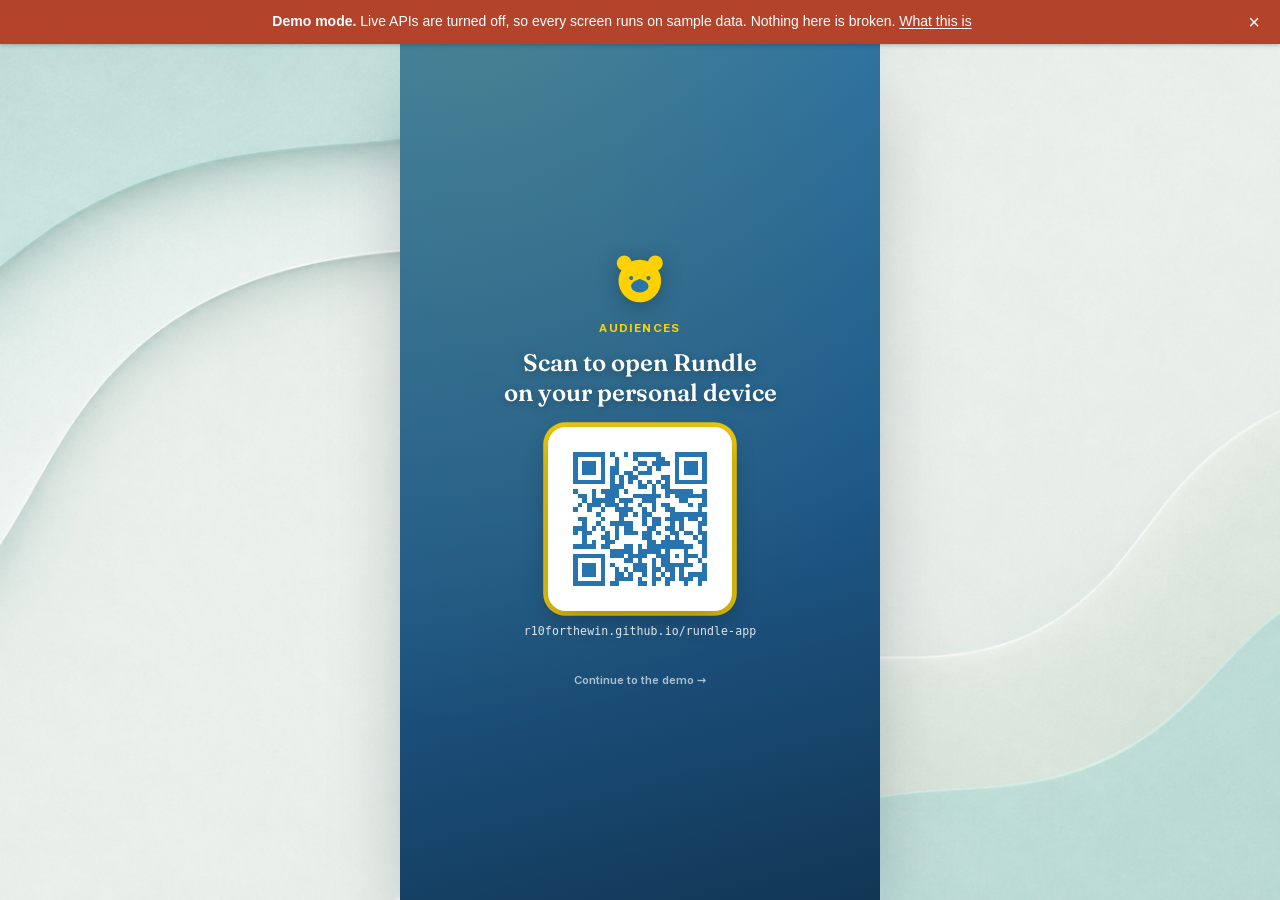
==== commit 532e6012: "Add a public README and a dismissible demo-mode banner The prototype runs entirely on sample data wi" ====
--- a/index.html
+++ b/index.html
@@ -17,6 +17,93 @@
 <link rel="preload" as="image" href="assets/img/bg-cover.png?v=2" />
 </head>
 <body>
+<!-- ============================================================
+     RUNDLE DEMO-MODE BANNER
+     Paste this block immediately after <body> on every page.
+     Remove it (or set SHOW = false) when the APIs come back on.
+     ============================================================ -->
+
+<style>
+  :root { --rundle-demo-h: 44px; }
+
+  #rundle-demo-banner {
+    position: fixed;
+    top: 0; left: 0; right: 0;
+    z-index: 9999;
+    display: flex;
+    align-items: center;
+    justify-content: center;
+    gap: 10px;
+    min-height: var(--rundle-demo-h);
+    padding: 10px 52px 10px 16px;
+    background: #b4432c;
+    color: #fff;
+    font: 500 14px/1.4 -apple-system, BlinkMacSystemFont, "Segoe UI", Roboto, sans-serif;
+    text-align: center;
+    box-shadow: 0 1px 4px rgba(0,0,0,.25);
+  }
+
+  #rundle-demo-banner b { font-weight: 700; }
+
+  #rundle-demo-banner a {
+    color: #fff;
+    text-decoration: underline;
+    text-underline-offset: 2px;
+    white-space: nowrap;
+  }
+
+  #rundle-demo-close {
+    position: absolute;
+    top: 50%; right: 12px;
+    transform: translateY(-50%);
+    width: 28px; height: 28px;
+    border: 0;
+    border-radius: 4px;
+    background: transparent;
+    color: #fff;
+    font-size: 20px;
+    line-height: 1;
+    cursor: pointer;
+  }
+  #rundle-demo-close:hover { background: rgba(255,255,255,.18); }
+
+  /* Push the page down so the banner never covers the header */
+  body.rundle-demo-on { padding-top: var(--rundle-demo-h); }
+
+  /* This app's shell (#app) is position:fixed with top:0 and height:100%, so
+     the body padding-top above has no effect on it and the banner would sit
+     on top of the app header. Offset the fixed shell itself instead, and
+     shrink its height by the same amount so the tab bar stays on screen. */
+  body.rundle-demo-on #app {
+    top: var(--rundle-demo-h);
+    height: calc(100% - var(--rundle-demo-h));
+  }
+
+  @media (max-width: 640px) {
+    :root { --rundle-demo-h: 60px; }
+    #rundle-demo-banner { font-size: 13px; padding-right: 44px; }
+  }
+
+  @media print { #rundle-demo-banner { display: none; } body.rundle-demo-on { padding-top: 0; } }
+</style>
+
+<div id="rundle-demo-banner" role="status" aria-live="polite">
+  <span>
+    <b>Demo mode.</b> Live APIs are turned off, so every screen runs on sample data.
+    Nothing here is broken. <a href="https://github.com/R10ForTheWin/rundle-app#readme">What this is</a>
+  </span>
+  <button id="rundle-demo-close" aria-label="Dismiss demo notice">&times;</button>
+</div>
+
+<script>
+  (function () {
+    document.body.classList.add('rundle-demo-on');
+    document.getElementById('rundle-demo-close').addEventListener('click', function () {
+      document.getElementById('rundle-demo-banner').remove();
+      document.body.classList.remove('rundle-demo-on');
+    });
+  })();
+</script>
 <svg width="0" height="0" style="position:absolute">
   <defs>
     <symbol id="i-bell" viewBox="0 0 24 24" fill="none" stroke="currentColor" stroke-width="2" stroke-linecap="round" stroke-linejoin="round"><path d="M18 8a6 6 0 0 0-12 0c0 7-3 9-3 9h18s-3-2-3-9"/><path d="M13.73 21a2 2 0 0 1-3.46 0"/></symbol>
@@ -99,13 +186,13 @@
       <div class="back-btn" style="display:flex;align-items:center;gap:0.3rem;cursor:pointer;margin-bottom:0.4rem;"><svg style="width:1rem;height:1rem;transform:rotate(180deg);color:var(--ink-soft)"><use href="#i-chev"/></svg></div>
       <div class="avatar" id="connect-avatar" style="width:3rem;height:3rem;margin-bottom:0.5rem;"></div>
       <div class="h-lead" style="font-size:1.1rem;">Connect your sources</div>
-      <p class="sub-lead" id="connect-sublead">Public sources Rundle uses to benchmark your skills against the role.</p>
+      <p class="sub-lead" id="connect-sublead">Trusted workforce and credentialing sources Rundle uses to benchmark your skills against the role.</p>
     </div>
     <div class="scroll section-pad" style="padding-top:0.3rem;">
-      <div class="check-row" data-source="onet"><div class="check-box"><svg><use href="#i-check"/></svg></div><div class="check-logo"><img src="assets/img/logo-onet.png" alt="" /></div><div class="check-body"><div class="check-title">O&middot;NET</div><div class="check-sub">Occupation &amp; skill benchmarks</div></div></div>
+      <div class="check-row" data-source="onet"><div class="check-box"><svg><use href="#i-check"/></svg></div><div class="check-logo"><img src="assets/img/logo-onet.png" alt="" /></div><div class="check-body"><div class="check-title">O&middot;NET</div><div class="check-fullname">Occupational Information Network</div><div class="check-sub">Occupation &amp; skill benchmarks</div></div></div>
       <div class="check-row" data-source="bls"><div class="check-box"><svg><use href="#i-check"/></svg></div><div class="check-logo"><img src="assets/img/logo-bls.jpg" alt="" /></div><div class="check-body"><div class="check-title">Bureau of Labor Statistics</div><div class="check-sub">Wage &amp; employment data</div></div></div>
-      <div class="check-row" data-source="aapc"><div class="check-box"><svg><use href="#i-check"/></svg></div><div class="check-logo wide"><img src="assets/img/logo-aapc.svg" alt="" /></div><div class="check-body"><div class="check-title">AAPC</div><div class="check-sub">Certification &amp; training lookup</div></div></div>
-      <div class="check-row" data-source="ahima"><div class="check-box"><svg><use href="#i-check"/></svg></div><div class="check-logo wide"><img src="assets/img/logo-ahima.png" alt="" /></div><div class="check-body"><div class="check-title">AHIMA</div><div class="check-sub">Credential verification</div></div></div>
+      <div class="check-row" data-source="aapc"><div class="check-box"><svg><use href="#i-check"/></svg></div><div class="check-logo wide"><img src="assets/img/logo-aapc.svg" alt="" /></div><div class="check-body"><div class="check-title">AAPC</div><div class="check-fullname">American Academy of Professional Coders</div><div class="check-sub">Certification &amp; training lookup</div></div></div>
+      <div class="check-row" data-source="ahima"><div class="check-box"><svg><use href="#i-check"/></svg></div><div class="check-logo wide"><img src="assets/img/logo-ahima.png" alt="" /></div><div class="check-body"><div class="check-title">AHIMA</div><div class="check-fullname">American Health Information Management Association</div><div class="check-sub">Credential verification</div></div></div>
       <div class="cta pending" id="connect-cta">Connect selected sources <svg><use href="#i-arrow"/></svg></div>
     </div>
 </section>
@@ -138,11 +225,21 @@
         </div>
       </div>
       <div class="h-lead" style="font-size:1.1rem;">Confirm your work history</div>
-      <p class="sub-lead">Connect payroll, or enter it yourself.</p>
+      <p class="sub-lead">Connect the payroll provider that holds your paystubs.</p>
     </div>
     <div class="chart-review-scroll" id="employment-body" style="padding-top:0.5rem;"></div>
     <div class="choice-row" id="employment-bottom-cta" style="padding-top:0.3rem;">
       <div class="cta pending" id="employment-continue-btn">Continue</div>
+    </div>
+    <div id="no-resume-modal" style="display:none;position:absolute;inset:0;z-index:50;align-items:center;justify-content:center;background:rgba(20,20,15,.5);">
+      <div style="background:#fff;border-radius:1rem;padding:1.4rem 1.3rem;width:82%;max-width:20rem;box-shadow:0 1rem 2rem rgba(0,0,0,.3);text-align:center;">
+        <img src="assets/img/rudy-thinking.png" alt="Rudy" style="display:block;width:5.2rem;height:auto;margin:0 auto 0.7rem;" />
+        <div style="font-family:'Fraunces';font-weight:600;font-size:1rem;margin-bottom:0.5rem;">Why no resumes?</div>
+        <p style="font-size:0.76rem;color:var(--ink-soft);line-height:1.55;margin:0 0 0.6rem;text-align:left;">Resumes are self-reported &mdash; the applicant next to you can claim whatever they want, true or not. Skipping them means you're never competing against an exaggerated resume or a made-up credential.</p>
+        <p style="font-size:0.76rem;color:var(--ink);font-weight:700;line-height:1.55;margin:0 0 0.6rem;text-align:left;">It also closes a real risk: uploaded resumes can carry hidden prompt-injection instructions built to manipulate the AI systems screening candidates &mdash; letting manipulative applicants game the process without anyone noticing.</p>
+        <p style="font-size:0.76rem;color:var(--ink-soft);line-height:1.55;margin:0 0 1.1rem;text-align:left;">By working only from verified sources, Rundle makes sure the only thing that decides your match is what you can actually prove &mdash; not who told the best story.</p>
+        <div class="cta" id="no-resume-ack" style="margin-top:0;">Continue</div>
+      </div>
     </div>
 </section>
 
@@ -235,7 +332,7 @@
     </div>
     <div class="matches-empty-note" style="padding:0.3rem 1.1rem 0.7rem;">
       <img src="assets/img/rudy-login.png" alt="Rudy" style="width:4.2rem;height:auto;flex:none;" />
-      <div class="matches-empty-bubble"><p>5 modules, about 2.5 hours. Any order, retake anytime.</p></div>
+      <div class="matches-empty-bubble"><p>5 modules, about 2.5 hours. Any order, retake up to 3 times every 6 months.</p></div>
     </div>
     <div class="chart-review-scroll" id="assessment-gateway-body" style="padding-top:0.3rem;"></div>
     <div class="tabbar">
@@ -303,12 +400,26 @@
     <div class="scroll section-pad" style="padding-top:0.3rem;" id="positions-body"></div>
 </section>
 
+<section class="screen" id="screen-goodbye" data-screen="goodbye">
+    <div class="section-pad" style="padding-top:0.8rem;">
+      <div class="back-btn" style="display:flex;align-items:center;gap:0.3rem;cursor:pointer;"><svg style="width:1rem;height:1rem;transform:rotate(180deg);color:var(--ink-soft)"><use href="#i-chev"/></svg></div>
+    </div>
+    <div style="flex:1;min-height:0;display:flex;flex-direction:column;align-items:center;justify-content:center;gap:1.1rem;padding:0 1.5rem 1.5rem;text-align:center;">
+      <div style="position:relative;width:100%;max-width:22rem;">
+        <div class="goodbye-bubble">Thank you!</div>
+        <img src="assets/img/rundle-goodbye.gif" alt="Rudy waving goodbye" style="display:block;width:100%;height:auto;" />
+      </div>
+      <div class="h-lead" style="font-size:1.05rem;">Thanks for checking out Rundle!</div>
+      <div class="cta" id="goodbye-restart-btn" style="width:100%;max-width:16rem;">Start over</div>
+    </div>
+</section>
+
 <div id="demo-tap-zone" style="position:absolute;top:0.5rem;right:0.5rem;width:1.9rem;height:1.9rem;z-index:999;cursor:pointer;"></div>
 <div id="demo-jump-menu" style="display:none;"></div>
 </div>
 
 <script src="js/data.js?v=44"></script>
-<script src="js/render.js?v=97"></script>
+<script src="js/render.js?v=98"></script>
 <script src="js/app.js?v=61"></script>
 </body>
 </html>
--- a/css/app.css
+++ b/css/app.css
@@ -334,6 +334,16 @@
   }
   .link-row svg { width: 0.85rem; height: 0.85rem; }
 
+  /* Muted secondary action — deliberately not the bright primary .cta
+     style, since this is a support/dispute utility, not part of the
+     main flow. Not wired up to anything yet. */
+  .dispute-btn {
+    margin-top: 0.9rem; text-align: center; font-size: 0.74rem; font-weight: 600;
+    color: var(--ink-soft); background: transparent; border: 1.5px solid var(--line);
+    border-radius: 0.7rem; padding: 0.6rem 0.7rem; cursor: pointer;
+  }
+  .dispute-btn:active { transform: scale(0.98); }
+
   .record-banner {
     background: linear-gradient(135deg, #1F4A3C, var(--good) 70%);
     color: #fff; border-radius: 1rem; padding: 0.95rem 1rem; margin-top: 0.7rem;
@@ -425,22 +435,71 @@
     display: flex; flex-direction: row; align-items: center; justify-content: center;
     gap: 0.7rem; padding: 1.3rem 1.2rem 0.8rem;
   }
+  /* Height-locked, width-auto: different Rudy poses have different pose
+     silhouettes (arms raised wide vs. close to the body), so locking
+     both dimensions would letterbox a wider pose and render it smaller.
+     Matching on height alone keeps every pose the same apparent size. */
   .matches-empty-avatar {
-    width: 3.4rem; height: 5.3rem; flex: none; object-fit: contain;
+    height: 5.3rem; width: auto; max-width: 5rem; flex: none;
   }
   .home-hero-note { padding: 0.3rem 0.1rem 1.1rem; justify-content: flex-start; }
   .home-hero-avatar { width: 5.2rem; height: auto; flex: none; }
   .matches-empty-bubble {
     position: relative; text-align: left; max-width: 12.5rem;
     background: var(--surface-raised); border: 1px solid var(--line);
-    border-radius: 0.9rem; padding: 0.55rem 0.75rem;
+    border-radius: 0.9rem; padding: 0.6rem 0.8rem;
+    box-shadow: 0 0.3rem 0.7rem -0.3rem hsl(var(--shadow-color) / 0.25);
   }
   .matches-empty-bubble::before {
     content: ''; position: absolute; left: -0.42rem; top: 50%; margin-top: -0.4rem;
     border-width: 0.4rem 0.5rem 0.4rem 0; border-style: solid;
     border-color: transparent var(--surface-raised) transparent transparent;
-  }
-  .matches-empty-bubble p { font-size: 0.72rem; color: var(--ink-soft); line-height: 1.45; margin: 0; }
+    filter: drop-shadow(-0.05rem 0 0.05rem hsl(var(--shadow-color) / 0.08));
+  }
+  .matches-empty-bubble p { font-size: 0.72rem; color: var(--ink-soft); line-height: 1.5; margin: 0; }
+  .matches-empty-bubble p.bubble-note { margin-top: 0.4rem; }
+  .bubble-link { color: var(--sienna); font-weight: 600; text-decoration: underline; cursor: pointer; }
+  /* Rudy is pinned dead-center of the stage (both beats use the same
+     spot, regardless of pose width) and the bubble hops between his
+     right and left — so he never visibly moves, only the bubble does. */
+  #employment-rudy-note {
+    position: relative; min-height: 5.3rem;
+    transition: opacity 0.3s ease, transform 0.3s ease;
+  }
+  #employment-rudy-note.rudy-beat-out { opacity: 0; transform: translateY(4px); }
+  #employment-rudy-avatar {
+    position: absolute; left: 50%; top: 50%; transform: translate(-50%, -50%);
+  }
+  #employment-rudy-bubble {
+    position: absolute; top: 50%; transform: translateY(-50%); max-width: 9.5rem;
+  }
+  #employment-rudy-bubble.bubble-right { left: calc(50% + 2.9rem); }
+  #employment-rudy-bubble.bubble-left { right: calc(50% + 2.9rem); }
+  #employment-rudy-bubble.bubble-left::before {
+    left: auto; right: -0.42rem;
+    border-width: 0.4rem 0 0.4rem 0.5rem;
+    border-color: transparent transparent transparent var(--surface-raised);
+    filter: drop-shadow(0.05rem 0 0.05rem hsl(var(--shadow-color) / 0.08));
+  }
+  /* Goodbye screen: a real speech bubble sitting right over the top of
+     the clip, both as the "he's saying this" moment and to cover the
+     faint leftover trace of the clip's own baked-in title text there. */
+  .goodbye-bubble {
+    position: absolute; top: -0.2rem; left: 50%; transform: translateX(-50%);
+    z-index: 2; background: var(--surface-raised); border: 1px solid var(--line);
+    border-radius: 0.9rem; padding: 0.5rem 1.1rem; white-space: nowrap;
+    font-family: 'Fraunces'; font-weight: 600; font-size: 1rem; color: var(--ink);
+    box-shadow: 0 0.3rem 0.7rem -0.3rem hsl(var(--shadow-color) / 0.25);
+  }
+  .goodbye-bubble::after {
+    content: ''; position: absolute; left: 50%; bottom: -0.38rem; margin-left: -0.4rem;
+    border-width: 0.5rem 0.4rem 0 0.4rem; border-style: solid;
+    border-color: var(--surface-raised) transparent transparent transparent;
+    filter: drop-shadow(0 0.05rem 0.05rem hsl(var(--shadow-color) / 0.08));
+  }
+  @media (prefers-reduced-motion: reduce) {
+    #employment-rudy-note { transition: none; }
+  }
   @property --fit {
     syntax: '<number>';
     inherits: true;
@@ -760,6 +819,7 @@
   .check-logo img { width: 100%; height: 100%; object-fit: contain; display: block; }
   .check-logo.wide { width: 4.6rem; border-radius: 0.5rem; padding: 0.3rem 0.4rem; }
   .check-sub { font-size: 0.66rem; color: var(--ink-soft); margin-top: 0.05rem; }
+  .check-fullname { font-size: 0.62rem; color: var(--ink-soft); font-style: italic; opacity: 0.85; }
 
   /* ---------- Demo login (screen 4) ---------- */
   .login-form { padding-top: 0.3rem; }
@@ -810,7 +870,11 @@
     padding: 0.08rem 0.35rem; flex: 1; overflow: hidden; text-overflow: ellipsis;
     white-space: nowrap; border: 1px solid #DADAD8;
   }
-  .src-head { padding: 0.4rem 0.55rem; color: #fff; display: flex; align-items: center; gap: 0.45rem; }
+  /* Right gutter is reserved so a card-fly tile always has clear space to
+     spawn from (see playCardFlight's originEl in render.js); the text
+     column wraps within what's left rather than running edge to edge. */
+  .src-head { padding: 0.4rem 3.6rem 0.4rem 0.55rem; color: #fff; display: flex; align-items: center; gap: 0.45rem; position: relative; }
+  .src-head-text { flex: 1; min-width: 0; }
   .src-head .mark {
     width: 4.6rem; height: 4.6rem; border-radius: 0.7rem; flex: none;
     background: rgba(255,255,255,0.18);
@@ -944,26 +1008,40 @@
     .spin { animation: none; border-top-color: #DADAD8; }
   }
 
-  /* ---------- Downloading: received counter + flying file animation ---------- */
+  /* ---------- Downloading: received counter + flying data-card animation ---------- */
   .dl-inbox {
     display: flex; align-items: center; gap: 0.35rem; flex: none;
     background: var(--surface-raised); border: 1px solid var(--line); border-radius: 999px;
     padding: 0.25rem 0.6rem 0.25rem 0.5rem; font-size: 0.72rem; font-weight: 700; color: var(--sienna);
     font-variant-numeric: tabular-nums;
   }
-  .fly-doc {
-    position: absolute; z-index: 30; width: 1.2rem; height: 1.2rem; border-radius: 0.3rem;
-    background: var(--ochre); color: #fff; display: flex; align-items: center; justify-content: center;
-    box-shadow: 0 0.3rem 0.6rem -0.2rem hsl(var(--shadow-color) / 0.5);
-    transition: transform 1.6s cubic-bezier(.3,.6,.4,1), opacity 1.6s ease;
-    pointer-events: none;
-  }
-  .fly-doc svg { width: 0.7rem; height: 0.7rem; }
-  @keyframes inboxPulse { 0%, 100% { transform: scale(1); } 40% { transform: scale(1.18); } }
-  .dl-inbox.pulse { animation: inboxPulse 0.4s ease; }
+  /* Illustrated card that spawns center-screen and arcs up into the
+     counter pill; see playCardFlight in render.js. Sizing is a fraction
+     of the .screen's own width so it scales with the phone frame. */
+  .card-fly {
+    position: absolute; z-index: 40; width: 62%; max-width: 15.5rem;
+    pointer-events: none; transform-origin: center center;
+  }
+  /* The art itself is drawn at a ~13.5deg tilt (measured off the source
+     PNGs). Counter-rotate it here so the card reads perfectly level
+     whenever the .card-fly container's own rotation is 0deg (spawn and
+     hold) — the container's animated rotation during flight (see
+     playCardFlight) is what puts it back at an angle as it zooms off. */
+  .card-fly img { display: block; width: 100%; height: auto; transform: rotate(13.5deg); }
+  .card-fly.reduced { width: 34%; max-width: 6.5rem; }
+  @keyframes pillArrive {
+    0% { transform: scale(1); box-shadow: 0 0 0 0 color-mix(in srgb, var(--ochre) 0%, transparent); }
+    40% {
+      transform: scale(1.08);
+      box-shadow: 0 0 0 0.45rem color-mix(in srgb, var(--amber) 30%, transparent),
+                  0 0 0.9rem 0.2rem color-mix(in srgb, var(--amber) 55%, transparent);
+    }
+    100% { transform: scale(1); box-shadow: 0 0 0 0 color-mix(in srgb, var(--ochre) 0%, transparent); }
+  }
+  .dl-inbox.pill-arrive { animation: pillArrive 0.5s ease-out; }
   @media (prefers-reduced-motion: reduce) {
-    .fly-doc { display: none; }
-    .dl-inbox.pulse { animation: none; }
+    .card-fly { transition: opacity 0.25s ease; }
+    .dl-inbox.pill-arrive { animation: none; }
   }
 
 
@@ -1095,47 +1173,12 @@
   }
   .employment-collapse.collapsed { grid-template-rows: 0fr; opacity: 0; }
   .employment-collapse-inner { overflow: hidden; min-height: 0; }
-  .employment-or { text-align: center; font-size: 0.68rem; color: var(--ink-soft); margin: 0.7rem 0; }
-  .employment-upload {
-    display: flex; align-items: center; gap: 0.7rem; cursor: pointer; margin-top: 0.5rem;
-    border: 1.5px dashed var(--line); border-radius: 0.7rem; padding: 0.6rem 0.7rem; background: var(--surface);
-  }
-  .employment-upload.connecting, .employment-upload.connected { border-color: var(--ochre); border-style: solid; }
-  .employment-upload-icon {
-    width: 2.1rem; height: 2.1rem; border-radius: 0.6rem; flex: none; color: var(--sienna);
-    background: color-mix(in srgb, var(--ochre) 12%, var(--surface-raised));
-    display: flex; align-items: center; justify-content: center;
-  }
-  .employment-upload-icon svg { width: 1rem; height: 1rem; }
-  .employment-upload-title { font-size: 0.8rem; font-weight: 700; }
-  .employment-upload-sub { font-size: 0.66rem; color: var(--ink-soft); margin-top: 0.1rem; }
-  .employment-upload .ep-status { margin-left: auto; flex: none; min-width: 4.5rem; }
-  .ep-status { min-height: 0.9rem; position: relative; }
-  .ep-spin, .ep-check { display: none; align-items: center; gap: 0.25rem; font-size: 0.62rem; font-weight: 600; color: var(--ochre); }
-  .ep-spin::before {
-    content: ''; width: 0.55rem; height: 0.55rem; border-radius: 999px;
-    border: 1.5px solid color-mix(in srgb, var(--ochre) 40%, transparent); border-top-color: var(--ochre);
-    animation: epSpin 0.7s linear infinite;
-  }
-  .employment-upload.connecting .ep-spin { display: flex; }
-  .employment-upload.connected .ep-check { display: flex; color: var(--good); }
   .employment-result-card { margin-top: 1.4rem; }
   .employment-result-head {
     display: flex; align-items: center; gap: 0.4rem; font-size: 0.76rem; font-weight: 700; color: var(--good);
     margin-bottom: 0.5rem;
   }
   .employment-result-head .trust { margin-left: auto; }
-  .employment-manual {
-    display: flex; flex-direction: column; gap: 0.15rem; margin-top: 0.7rem;
-    border-style: dashed;
-  }
-  .employment-manual-title { font-size: 0.78rem; font-weight: 700; }
-  .employment-manual-sub { font-size: 0.65rem; color: var(--ink-soft); line-height: 1.4; }
-  .employment-manual-cta {
-    align-self: flex-start; margin-top: 0.5rem; font-size: 0.72rem; font-weight: 600; color: var(--ink); background: var(--surface);
-    border: 1.5px solid var(--line); border-radius: 0.6rem; padding: 0.5rem 0.7rem; cursor: pointer; white-space: nowrap;
-  }
-  .employment-manual-divider { text-align: center; font-size: 0.66rem; color: var(--ink-soft); margin: 0.6rem 0 0; }
 
   /* ---------- Verified Skills: "New" tag on the post-assessment skill ---------- */
   /* Sits as a small ribbon on the icon's corner rather than inline with
@@ -1154,30 +1197,42 @@
   }
   .gw-module {
     display: flex; align-items: flex-start; gap: 0.7rem; background: var(--surface-raised);
-    border: 1.5px solid var(--line); border-radius: 0.9rem; padding: 0.75rem 0.8rem; margin-bottom: 0.6rem;
-  }
-  .gw-module-active { border-color: var(--good); background: color-mix(in srgb, var(--good) 6%, var(--surface-raised)); }
+    border: 1.5px solid var(--line); border-radius: 0.9rem; padding: 0.85rem 0.9rem; margin-bottom: 0.6rem;
+    transition: box-shadow 0.2s ease;
+  }
+  .gw-module-active {
+    border-color: var(--good); background: linear-gradient(155deg, var(--surface-raised), color-mix(in srgb, var(--good) 7%, var(--surface-raised)));
+    box-shadow: 0 0.4rem 1rem rgba(47,107,87,.14);
+  }
   .gw-num {
-    width: 1.6rem; height: 1.6rem; border-radius: 999px; flex: none; margin-top: 0.05rem;
+    width: 1.7rem; height: 1.7rem; border-radius: 999px; flex: none; margin-top: 0.05rem;
     background: var(--line); color: var(--ink-soft);
-    display: flex; align-items: center; justify-content: center; font-family: 'Fraunces'; font-weight: 700; font-size: 0.74rem;
-  }
-  .gw-num-active { background: linear-gradient(135deg, var(--amber), var(--ochre)); color: #fff; }
-  .gw-body { flex: 1; min-width: 0; }
+    display: flex; align-items: center; justify-content: center; font-family: 'Fraunces'; font-weight: 700; font-size: 0.76rem;
+  }
+  .gw-num-active {
+    background: linear-gradient(135deg, var(--amber), var(--ochre)); color: #fff;
+    box-shadow: 0 0.18rem 0.4rem -0.08rem color-mix(in srgb, var(--ochre) 60%, transparent);
+  }
+  .gw-body { flex: 1; min-width: 0; padding-top: 0.05rem; }
   .gw-title-row { display: flex; align-items: center; gap: 0.4rem; flex-wrap: wrap; }
-  .gw-name { font-size: 0.84rem; font-weight: 700; }
+  .gw-name { font-size: 0.86rem; font-weight: 700; letter-spacing: -0.005em; }
   .gw-tag {
     font-size: 0.56rem; font-weight: 700; text-transform: uppercase; letter-spacing: 0.02em;
     background: var(--good-bg); color: var(--good);
     padding: 0.1rem 0.4rem; border-radius: 999px;
   }
-  .gw-desc { font-size: 0.7rem; color: var(--ink-soft); margin-top: 0.2rem; line-height: 1.4; }
-  .gw-side { flex: none; text-align: right; }
-  .gw-time { font-size: 0.64rem; color: var(--ink-soft); margin-bottom: 0.35rem; }
+  .gw-desc { font-size: 0.71rem; color: var(--ink-soft); margin-top: 0.25rem; line-height: 1.48; }
+  .gw-side { flex: none; text-align: right; padding-top: 0.05rem; }
+  .gw-time { font-size: 0.64rem; font-weight: 600; color: var(--ink-soft); margin-bottom: 0.4rem; }
   .gw-start-btn {
     font-size: 0.68rem; font-weight: 700; color: #fff; background: linear-gradient(135deg, #5FA38C, var(--good));
-    box-shadow: 0 0.2rem 0.5rem -0.1rem color-mix(in srgb, var(--good) 55%, transparent);
-    padding: 0.35rem 0.7rem; border-radius: 0.55rem; cursor: pointer; white-space: nowrap;
+    box-shadow: 0 0.22rem 0.55rem -0.1rem color-mix(in srgb, var(--good) 55%, transparent);
+    padding: 0.4rem 0.8rem; border-radius: 0.55rem; cursor: pointer; white-space: nowrap;
+    transition: transform 0.12s ease, box-shadow 0.12s ease;
+  }
+  .gw-start-btn:active {
+    transform: scale(0.96);
+    box-shadow: 0 0.12rem 0.3rem -0.05rem color-mix(in srgb, var(--good) 55%, transparent);
   }
   .gw-unavailable { font-size: 0.6rem; color: var(--ink-soft); white-space: nowrap; }
 
